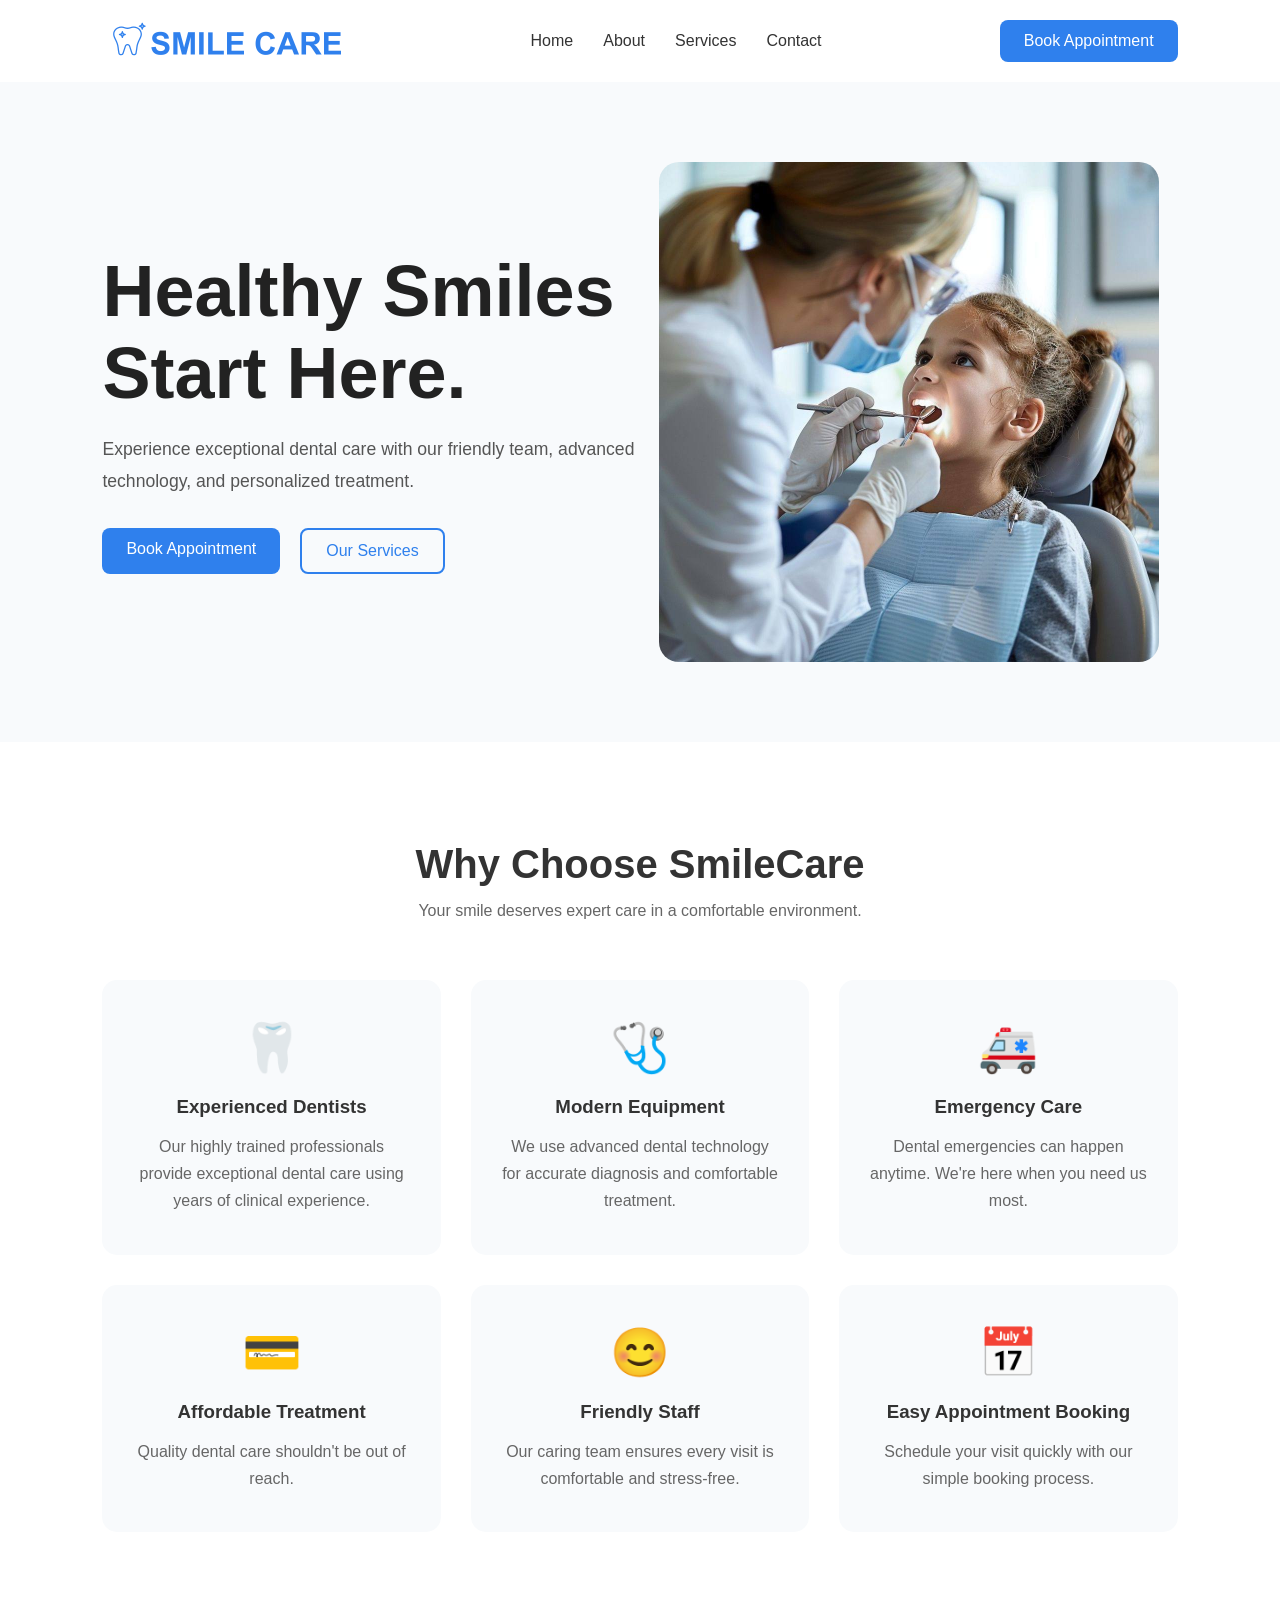
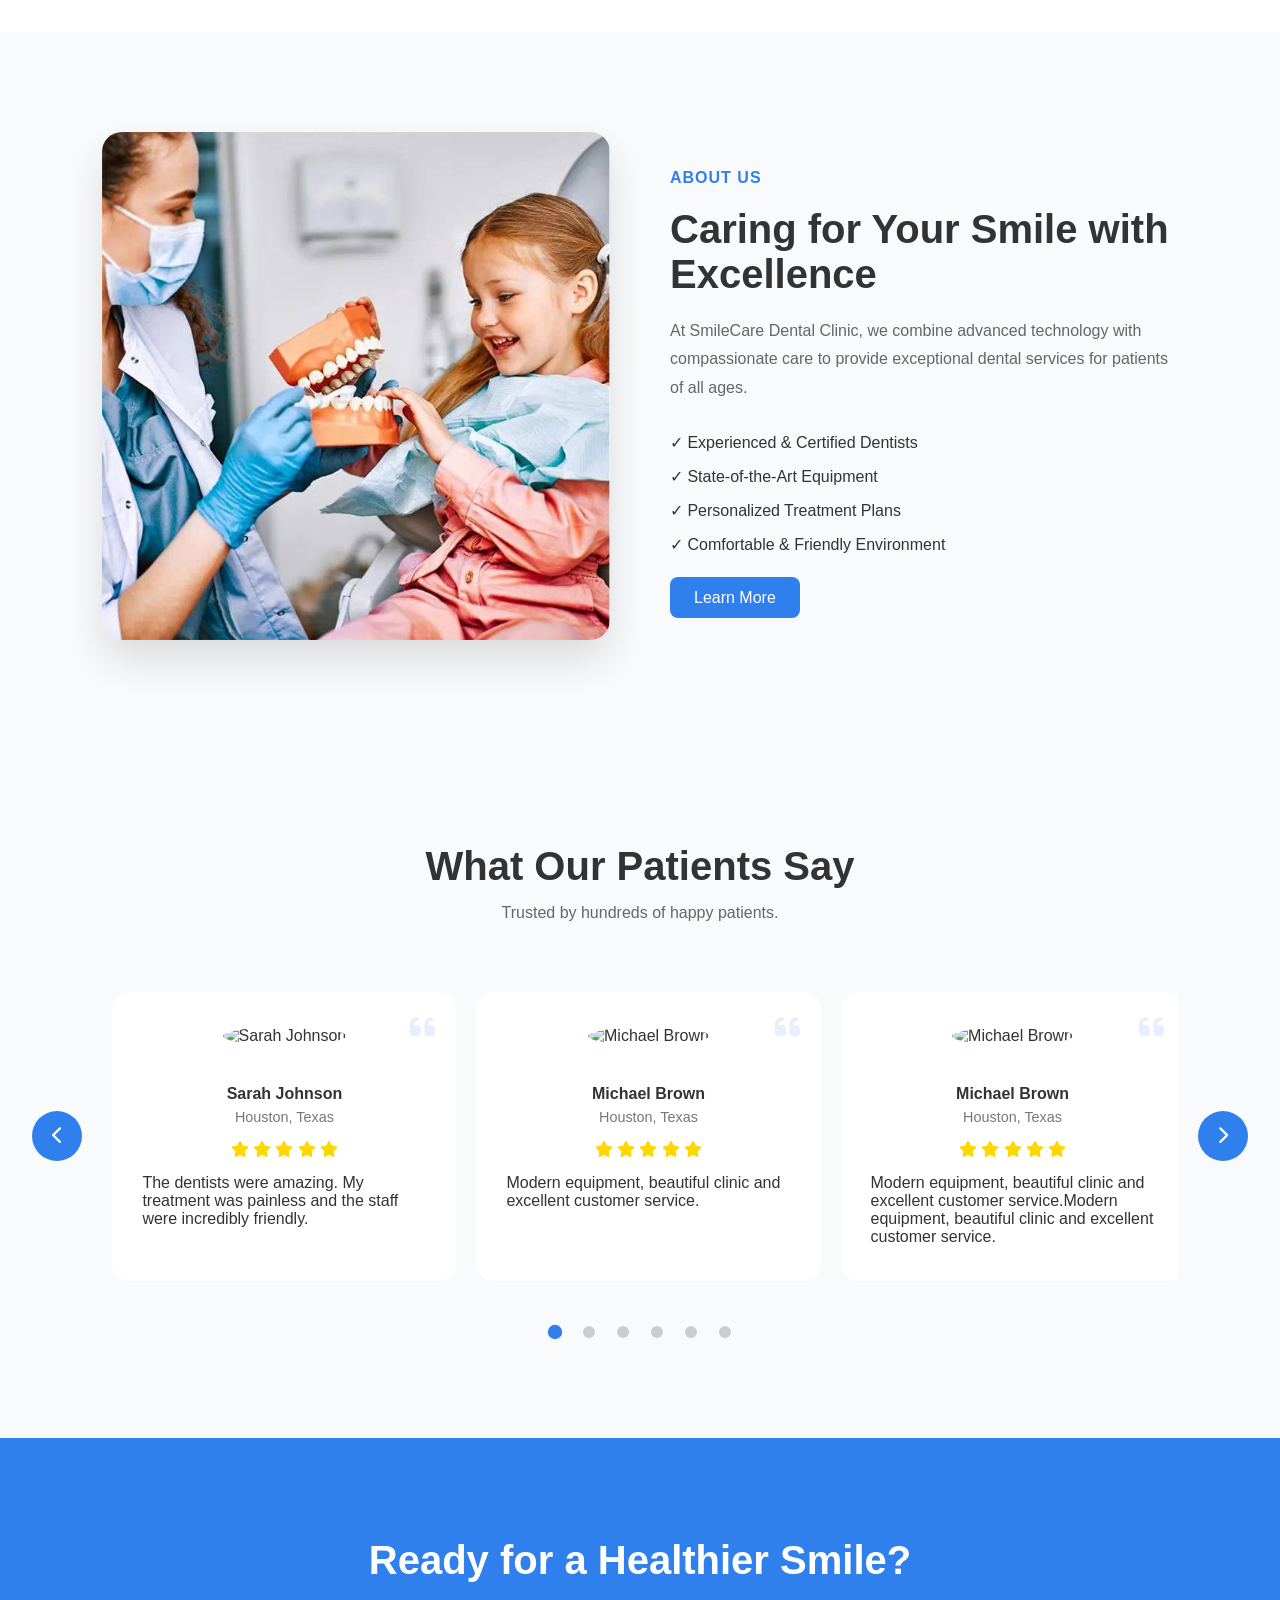
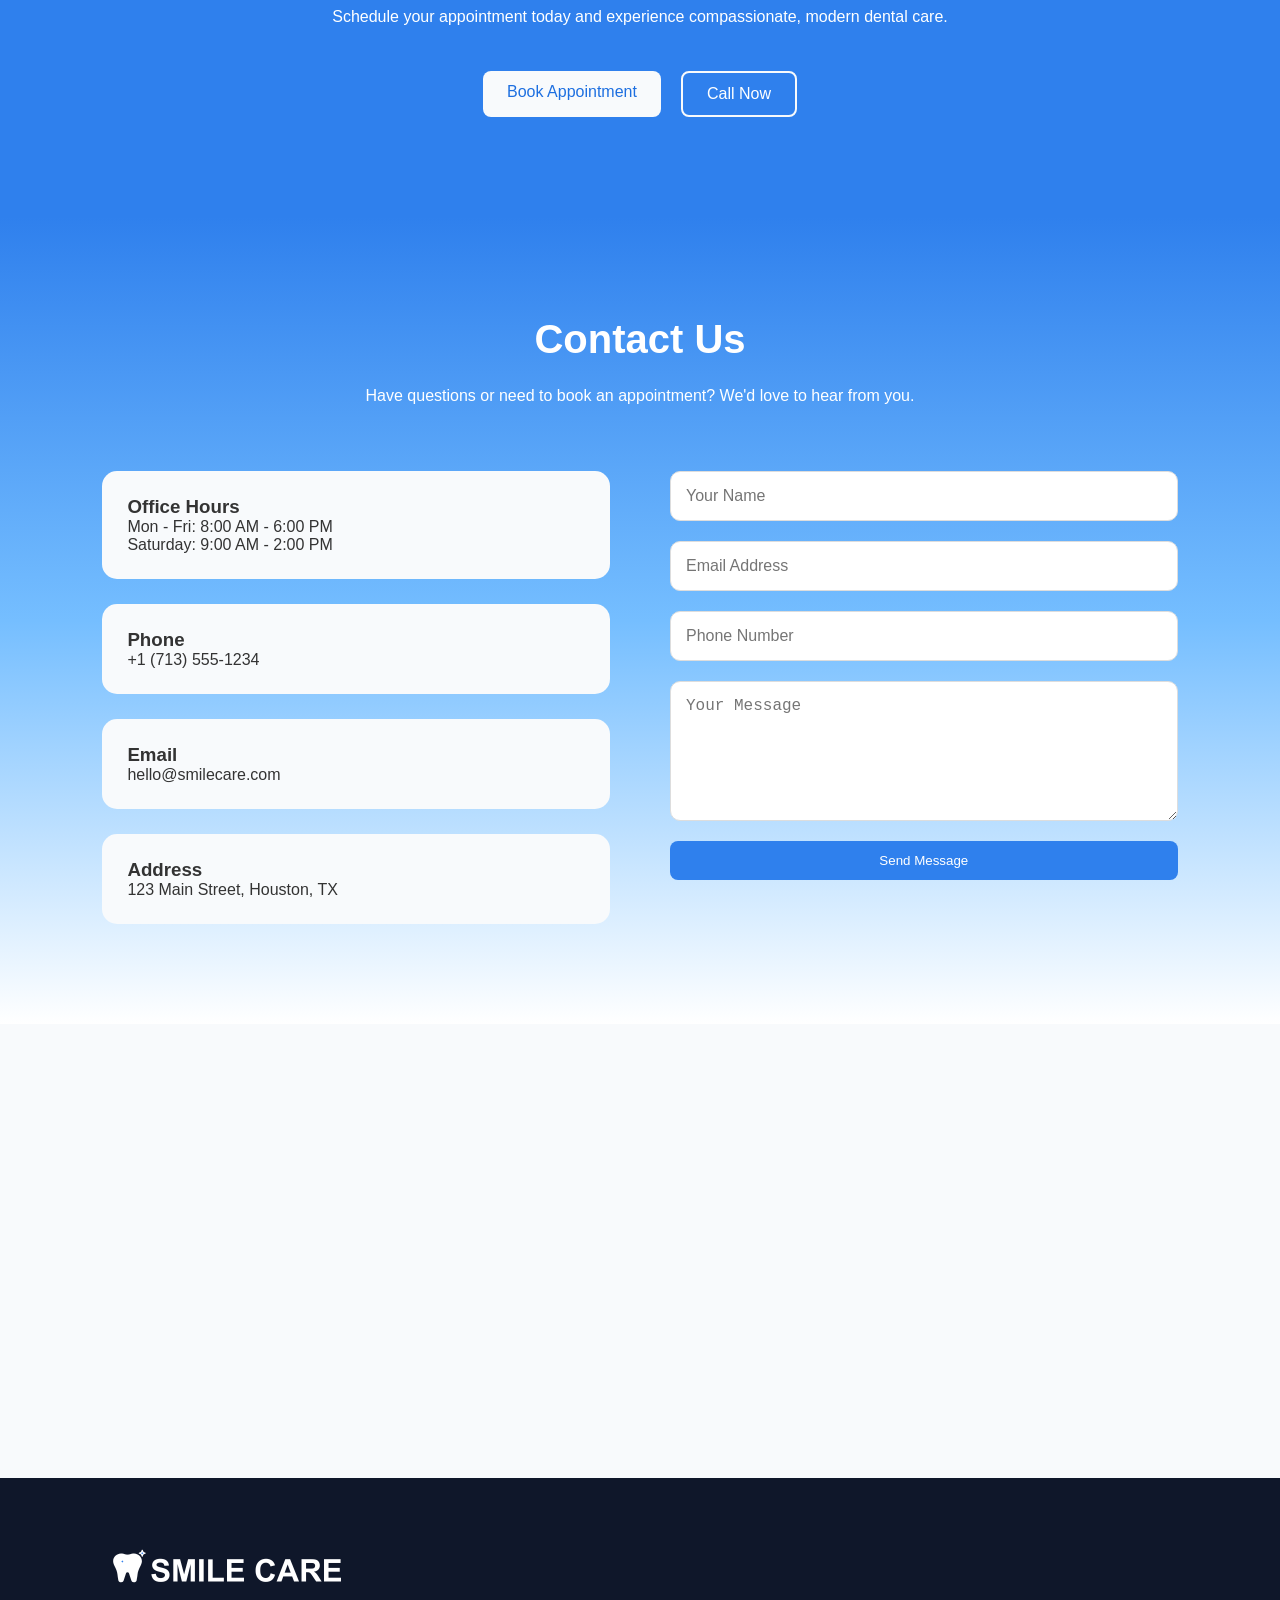
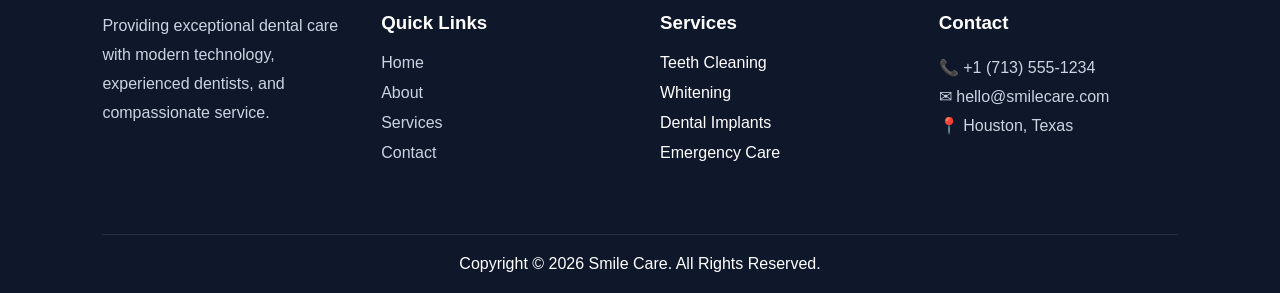
==== index.html @ 9840c8b8 "updated mobile responsiveness" ====
<!DOCTYPE html>
<html lang="en">

<head>
    <meta charset="UTF-8">
    <meta name="viewport" content="width=device-width, initial-scale=1.0">

    <title> Dental Clinic | Modern Dental Clinic in Houston TX</title>

    <link rel="stylesheet" href="https://cdnjs.cloudflare.com/ajax/libs/font-awesome/6.7.2/css/all.min.css">
    <link rel="stylesheet" href="css/responsive.css">
    <link rel="stylesheet" href="css/style.css">
</head>

<body>
    <header class="header">
    <nav class="navbar">

        <a href="index.html" class="logo">
           <img src="images/logos/logo.png" alt="SmileCare Dental Clinic Logo">
                <!--<span>SmileCare</span>-->
        </a>

        <ul class="nav-links">
            <li><a href="index.html">Home</a></li>
            <li><a href="about.html">About</a></li>
            <li><a href="services.html">Services</a></li>
            <li><a href="contact.html">Contact</a></li>
        </ul>

        <a href="#" class="btn">Book Appointment</a>

        <button class="menu-toggle" aria-label="Open navigation">
            ☰
        </button>

    </nav>
</header>


<section class="hero">

    <div class="hero-content">

        <h1>Healthy Smiles Start Here.</h1>

        <p>
            Experience exceptional dental care with our
            friendly team, advanced technology, and personalized treatment.
        </p>

        <div class="hero-buttons">

            <a href="#" class="btn">
                Book Appointment
            </a>

            <a href="services.html" class="btn-secondary">
                Our Services
            </a>

        </div>

    </div>

    <div class="hero-image">

        <img src="images/hero/dentist.png"
             alt="Professional dentist">

    </div>

</section>

<section class="features">

    <div class="section-title">
        <h2>Why Choose SmileCare</h2>
        <p>Your smile deserves expert care in a comfortable environment.</p>
    </div>

    <div class="features-grid">

        <div class="feature-card">

            <div class="icon">🦷</div>

            <h3>Experienced Dentists</h3>

            <p>
                Our highly trained professionals provide exceptional dental care
                using years of clinical experience.
            </p>

        </div>

        <div class="feature-card">

            <div class="icon">🩺</div>

            <h3>Modern Equipment</h3>

            <p>
                We use advanced dental technology for accurate diagnosis and
                comfortable treatment.
            </p>

        </div>

        <div class="feature-card">

            <div class="icon">🚑</div>

            <h3>Emergency Care</h3>

            <p>
                Dental emergencies can happen anytime.
                We're here when you need us most.
            </p>

        </div>

        <div class="feature-card">

            <div class="icon">💳</div>

            <h3>Affordable Treatment</h3>

            <p>
                Quality dental care shouldn't be out of reach.
            </p>

        </div>

        <div class="feature-card">

            <div class="icon">😊</div>

            <h3>Friendly Staff</h3>

            <p>
                Our caring team ensures every visit is comfortable and stress-free.
            </p>

        </div>

        <div class="feature-card">

            <div class="icon">📅</div>

            <h3>Easy Appointment Booking</h3>

            <p>
                Schedule your visit quickly with our simple booking process.
            </p>

        </div>

    </div>

</section>


<section class="about-preview">

    <div class="about-image">
        <img src="images/about/about.png" alt="Dentist consulting with a patient">
    </div>

    <div class="about-content">

        <span class="section-subtitle">
            About Us
        </span>

        <h2>
            Caring for Your Smile with Excellence
        </h2>

        <p>
            At SmileCare Dental Clinic, we combine advanced technology with compassionate care to provide exceptional dental services for patients of all ages.
        </p>

        <ul class="about-list">
            <li>✓ Experienced & Certified Dentists</li>
            <li>✓ State-of-the-Art Equipment</li>
            <li>✓ Personalized Treatment Plans</li>
            <li>✓ Comfortable & Friendly Environment</li>
        </ul>

        <a href="about.html" class="btn">
            Learn More
        </a>

    </div>

</section>

<section class="testimonials">

    <div class="section-title">
        <h2>What Our Patients Say</h2>
        <p>Trusted by hundreds of happy patients.</p>
    </div>

    <div class="testimonial-wrapper">

       <button class="slider-btn prev">
            <i class="fa-solid fa-chevron-left"></i>
        </button>

        <div class="testimonial-slider">
            
            <div class="testimonial-track">
                 
                <!-- Card 1 -->

                <div class="testimonial-card">

                    <div class="quote-icon">
                        <i class="fa-solid fa-quote-left"></i>
                    </div>
                    <img src="images/testimonials/patient1.jpg" alt="Sarah Johnson">

                    <h4>Sarah Johnson</h4>
                    <span>Houston, Texas</span>

                   <div class="stars">
                        <i class="fa-solid fa-star"></i>
                        <i class="fa-solid fa-star"></i>
                        <i class="fa-solid fa-star"></i>
                        <i class="fa-solid fa-star"></i>
                        <i class="fa-solid fa-star"></i>
                    </div>

                    <p>
                        The dentists were amazing. My treatment was painless and the staff were incredibly friendly.
                    </p>

                </div>

                <!-- Card 2 -->

                <div class="testimonial-card">
                    <div class="quote-icon">
                        <i class="fa-solid fa-quote-left"></i>
                    </div>
                    <img src="images/testimonials/patient2.jpg" alt="Michael Brown">

                    <h4>Michael Brown</h4>
                    <span>Houston, Texas</span>

                   <div class="stars">
                        <i class="fa-solid fa-star"></i>
                        <i class="fa-solid fa-star"></i>
                        <i class="fa-solid fa-star"></i>
                        <i class="fa-solid fa-star"></i>
                        <i class="fa-solid fa-star"></i>
                    </div>

                    <p>
                        Modern equipment, beautiful clinic and excellent customer service.
                    </p>

                </div>

                  <!-- Card 3 -->

                <div class="testimonial-card">
                    <div class="quote-icon">
                        <i class="fa-solid fa-quote-left"></i>
                    </div>
                    <img src="images/testimonials/patient3.jpg" alt="Michael Brown">

                    <h4>Michael Brown</h4>
                    <span>Houston, Texas</span>

                   <div class="stars">
                        <i class="fa-solid fa-star"></i>
                        <i class="fa-solid fa-star"></i>
                        <i class="fa-solid fa-star"></i>
                        <i class="fa-solid fa-star"></i>
                        <i class="fa-solid fa-star"></i>
                    </div>

                    <p>
                        Modern equipment, beautiful clinic and excellent customer service.Modern equipment, beautiful clinic and excellent customer service.
                    </p>

                </div>

                  <!-- Card 4 -->

                <div class="testimonial-card">
                    <div class="quote-icon">
                        <i class="fa-solid fa-quote-left"></i>
                    </div>
                    <img src="images/testimonials/patient2.jpg" alt="Michael Brown">

                    <h4>Michael Brown</h4>
                    <span>Houston, Texas</span>
                    
                   <div class="stars">
                        <i class="fa-solid fa-star"></i>
                        <i class="fa-solid fa-star"></i>
                        <i class="fa-solid fa-star"></i>
                        <i class="fa-solid fa-star"></i>
                        <i class="fa-solid fa-star"></i>
                    </div>

                    <p>
                        Modern equipment, beautiful clinic and excellent customer service.
                    </p>

                </div>

                  <!-- Card 5 -->

                <div class="testimonial-card">
                    <div class="quote-icon">
                        <i class="fa-solid fa-quote-left"></i>
                    </div>
                    <img src="images/testimonials/patient2.jpg" alt="Michael Brown">

                    <h4>Michael Brown</h4>
                    <span>Houston, Texas</span>

                   <div class="stars">
                        <i class="fa-solid fa-star"></i>
                        <i class="fa-solid fa-star"></i>
                        <i class="fa-solid fa-star"></i>
                        <i class="fa-solid fa-star"></i>
                        <i class="fa-solid fa-star"></i>
                    </div>

                    <p>
                        Modern equipment, beautiful clinic and excellent customer service.
                    </p>

                </div>

                  <!-- Card 6 -->

                <div class="testimonial-card">
                    <div class="quote-icon">
                        <i class="fa-solid fa-quote-left"></i>
                    </div>
                    <img src="images/testimonials/patient2.jpg" alt="Michael Brown">

                    <h4>Michael Brown</h4>
                    <span>Houston, Texas</span>
                    
                    <div class="stars">
                        <i class="fa-solid fa-star"></i>
                        <i class="fa-solid fa-star"></i>
                        <i class="fa-solid fa-star"></i>
                        <i class="fa-solid fa-star"></i>
                        <i class="fa-solid fa-star"></i>
                    </div>
                    <p>
                        Modern equipment, beautiful clinic and excellent customer service.
                    </p>

                </div>

                 <!-- Clone Card 1 -->

                <div class="testimonial-card">

                    <div class="quote-icon">
                        <i class="fa-solid fa-quote-left"></i>
                    </div>
                    <img src="images/testimonials/patient1.jpg" alt="Sarah Johnson">

                    <h4>Sarah Johnson</h4>
                    <span>Houston, Texas</span>

                   <div class="stars">
                        <i class="fa-solid fa-star"></i>
                        <i class="fa-solid fa-star"></i>
                        <i class="fa-solid fa-star"></i>
                        <i class="fa-solid fa-star"></i>
                        <i class="fa-solid fa-star"></i>
                    </div>

                    <p>
                        The dentists were amazing. My treatment was painless and the staff were incredibly friendly.
                    </p>

                </div>

                <!-- Clone Card 2 -->

                <div class="testimonial-card">
                    <div class="quote-icon">
                        <i class="fa-solid fa-quote-left"></i>
                    </div>
                    <img src="images/testimonials/patient2.jpg" alt="Michael Brown">

                    <h4>Michael Brown</h4>
                    <span>Houston, Texas</span>

                   <div class="stars">
                        <i class="fa-solid fa-star"></i>
                        <i class="fa-solid fa-star"></i>
                        <i class="fa-solid fa-star"></i>
                        <i class="fa-solid fa-star"></i>
                        <i class="fa-solid fa-star"></i>
                    </div>

                    <p>
                        Modern equipment, beautiful clinic and excellent customer service.
                    </p>

                </div>

                  <!-- Clone Card 3 -->

                <div class="testimonial-card">
                    <div class="quote-icon">
                        <i class="fa-solid fa-quote-left"></i>
                    </div>
                    <img src="images/testimonials/patient3.jpg" alt="Michael Brown">

                    <h4>Michael Brown</h4>
                    <span>Houston, Texas</span>

                   <div class="stars">
                        <i class="fa-solid fa-star"></i>
                        <i class="fa-solid fa-star"></i>
                        <i class="fa-solid fa-star"></i>
                        <i class="fa-solid fa-star"></i>
                        <i class="fa-solid fa-star"></i>
                    </div>

                    <p>
                        Modern equipment, beautiful clinic and excellent customer service.Modern equipment, beautiful clinic and excellent customer service.
                    </p>

                </div>


            </div>
          
        </div>

          <button class="slider-btn next">
            <i class="fa-solid fa-chevron-right"></i>
        </button>

    </div>

   <div class="slider-dots">

    <span class="dot active"></span>
    <span class="dot"></span>
    <span class="dot"></span>
    <span class="dot"></span>
    <span class="dot"></span>
    <span class="dot"></span>


</div>
</section>

       <!-- Call To Action-->

<section class="cta">

    <div class="cta-content">

        <h2>Ready for a Healthier Smile?</h2>

        <p>
            Schedule your appointment today and experience
            compassionate, modern dental care.
        </p>

        <div class="cta-buttons">

            <a href="#" class="btn">
                Book Appointment
            </a>

            <a href="tel:+1234567890" class="btn-secondary">
                Call Now
            </a>

        </div>

    </div>

</section>

                <!--   Contact Us-->


<section class="contact" id="contact">

    <div class="contact-title">

        <h2>Contact Us</h2>

        <p>
            Have questions or need to book an appointment?
            We'd love to hear from you.
        </p>

    </div>

    <div class="contact-container">

        <!-- Left Column -->

        <div class="contact-info">

                <div class="info-box">

                <h3>Office Hours</h3>

                <p>Mon - Fri: 8:00 AM - 6:00 PM</p>

                <p>Saturday: 9:00 AM - 2:00 PM</p>

            </div>

            <div class="info-box">

                <h3>Phone</h3>

                <p>+1 (713) 555-1234</p>

            </div>

            <div class="info-box">

                <h3>Email</h3>

                <p>hello@smilecare.com</p>

            </div>

            <div class="info-box">

                <h3>Address</h3>

                <p>123 Main Street, Houston, TX</p>

            </div>

        </div>

        <!-- Right Column -->

        <form class="contact-form">

            <input
                type="text"
                placeholder="Your Name"
                required>

            <input
                type="email"
                placeholder="Email Address"
                required>

            <input
                type="tel"
                placeholder="Phone Number">

            <textarea
                rows="6"
                placeholder="Your Message"></textarea>

            <button type="submit" class="btn">

                Send Message

            </button>

        </form>

    </div>

</section>

<!-- MAP -->

<section class="map">

    <iframe src="https://www.google.com/maps/embed?pb=!1m18!1m12!1m3!1d357283.9796502773!2d-73.70951161695845!3d45.60499495979421!2m3!1f0!2f0!3f0!3m2!1i1024!2i768!4f13.1!3m3!1m2!1s0x4cc90f72c444c3ed%3A0x8b2f4f509fd7ac6c!2sClinique%20Dentaire%20Soleil%20-%20Brossard!5e0!3m2!1sen!2sca!4v1785417449025!5m2!1sen!2sca" 
    width="600" height="450" 
    style="border:0;" allowfullscreen="" 
    loading="lazy" 
    referrerpolicy="strict-origin-when-cross-origin">
    </iframe>

</section>

            <!-- FOoter section-->

<footer>
<div class="footer-logo"> <img src="images/logos/darklogo.png"
                 alt="Smile Care Logo">
            </div>
    <div class="footer-container">

        <!-- Column 1 -->

        <div class="footer-col">
            

            <p>
                Providing exceptional dental care with modern technology,
                experienced dentists, and compassionate service.
            </p>

        </div>

        <!-- Column 2 -->

        <div class="footer-col">

            <h3>Quick Links</h3>

            <ul>

                <li><a href="#">Home</a></li>

                <li><a href="#about">About</a></li>

                <li><a href="#services">Services</a></li>

                <li><a href="#contact">Contact</a></li>

            </ul>

        </div>

        <!-- Column 3 -->

        <div class="footer-col">

            <h3>Services</h3>

            <ul>

                <li>Teeth Cleaning</li>

                <li>Whitening</li>

                <li>Dental Implants</li>

                <li>Emergency Care</li>

            </ul>

        </div>

        <!-- Column 4 -->

        <div class="footer-col">

            <h3>Contact</h3>

            <p>📞 +1 (713) 555-1234</p>

            <p>✉ hello@smilecare.com</p>

            <p>📍 Houston, Texas</p>

        </div>

    </div>

    <div class="footer-bottom">

        <p>

           Copyright © 2026 Smile Care. All Rights Reserved.

        </p>

    </div>

</footer>
    <script src="js/script.js"></script>
</body>




</html>
---- css/responsive.css ----
@media(max-width:992px){

.testimonial-card{

    min-width:50%;

}

}


        /*  Mobile
                        */


@media(max-width:768px){

.menu-toggle{

    display:block;

    background:none;

    border:none;

    font-size:30px;

    cursor:pointer;

}

.nav-links{

    position:absolute;

    top:100%;

    left:0;

    width:100%;

    background:white;

    flex-direction:column;

    align-items:center;

    gap:25px;

    padding:30px 0;

    display:none;

}

.nav-links.active{

    display:flex;

}

.btn{

    display:none;

}

}

@media(max-width:768px){

.testimonial-card{

    min-width:100%;

}

}

@media(max-width:768px){

.contact-container{

    grid-template-columns:1fr;

}

}

@media(max-width:768px){

.footer-container{

    grid-template-columns:1fr;

    text-align:center;

}

}
---- css/style.css ----
/* =====================
   RESET
===================== */

*{
    margin:0;
    padding:0;
    box-sizing:border-box;
}

body{
    font-family:Arial, Helvetica, sans-serif;
    background:#F8FAFC;
    color:#333;
}

/* =====================
   NAVIGATION
===================== */

.navbar{
    display:flex;
    justify-content:space-between;
    align-items:center;
    padding:20px 8%;
    background:#fff;
}

/*.logo{
    text-decoration:none;
    font-size:1.8rem;
    font-weight:bold;
    color:#2F80ED;
}*/

.logo{
    display:flex;
    align-items:center;
    gap:10px;
    text-decoration:none;
}

.logo img{
    width:250px;
    height:40px;
}

.logo span{
    font-size:1.5rem;
    font-weight:700;
    color:#2F80ED;
}

.nav-links{
    display:flex;
    list-style:none;
    gap:30px;
}

.nav-links a{
    text-decoration:none;
    color:#333;
    font-weight:500;
    transition:0.3s;
}

.nav-links a:hover{
    color:#2F80ED;
}

.btn{
    text-decoration:none;
    background:#2F80ED;
    color:white;
    padding:12px 24px;
    border-radius:8px;
    transition:0.3s;
}

.btn:hover{
    background:#1D6FE0;
}

.menu-toggle{
    display:none;
    border:none;
    background:none;
    font-size:2rem;
    cursor:pointer;
}

/* =====================
   HERO SECTION
===================== */

.hero{
    display:flex;
    align-items:center;
    justify-content:space-between;
    padding:80px 8%;
    background:#F8FAFC;
}

.hero-content{
    flex:1;
}

.hero-content h1{
    font-size:4.5rem;
    margin-bottom:20px;
    color:#222;
}

.hero-content p{
    font-size:1.1rem;
    line-height:1.8;
    margin-bottom:30px;
    max-width:550px;
    color:#555;
}

.hero-buttons{
    display:flex;
    gap:20px;
}

.btn-secondary{
    text-decoration:none;
    padding:12px 24px;
    border:2px solid #2F80ED;
    color:#2F80ED;
    border-radius:8px;
    transition:.3s;
}

.btn-secondary:hover{
    background:#2F80ED;
    color:white;
}

.hero-image{
    flex:1;
    display:flex;
    justify-content:center;
}

.hero-image img{
    width:100%;
    max-width:500px;
    border-radius: 20px;
}

.hero-image img:hover{
    transform:scale(1.03);
}

/* =====================
   FEATURES
===================== */

.features{

    padding:100px 8%;

    background:white;

}

.section-title{

    text-align:center;

    margin-bottom:60px;

}

.section-title h2{

    font-size:2.5rem;

    margin-bottom:15px;

}

.section-title p{

    color:#666;

}

.features-grid{

    display:grid;

    grid-template-columns:repeat(3,1fr);

    gap:30px;

}

.feature-card{

    background:#F8FAFC;

    padding:40px 30px;

    border-radius:15px;

    text-align:center;

    transition:.3s;

}

.feature-card:hover{

    transform:translateY(-8px);

    box-shadow:0 15px 40px rgba(0,0,0,.08);

}

.icon{

    font-size:3rem;

    margin-bottom:20px;

}

.feature-card h3{

    margin-bottom:15px;

}

.feature-card p{

    color:#666;

    line-height:1.7;

}

/* =====================
   ABOUT PREVIEW
===================== */

.about-preview{

    display:flex;

    align-items:center;

    gap:60px;

    padding:100px 8%;

    background:#F8FAFC;

}

.about-image{

    flex:1;

}

.about-image img{

    width:100%;

    border-radius:20px;

    box-shadow:0 20px 40px rgba(0,0,0,.12);

    transition:.3s ease;

}

.about-image img:hover{

    transform:scale(1.03);

}

.about-content{

    flex:1;

}

.section-subtitle{

    color:#2F80ED;

    font-weight:600;

    text-transform:uppercase;

    letter-spacing:1px;

}

.about-content h2{

    font-size:2.5rem;

    margin:20px 0;

}

.about-content p{

    color:#666;

    line-height:1.8;

    margin-bottom:30px;

}

.about-list{

    list-style:none;

    margin-bottom:35px;

}

.about-list li{

    margin-bottom:15px;

    font-size:1rem;

}


/*========================
    TESTIMONIALS
=========================*/

.testimonials{

    padding:100px 8%;

    background:#F8FAFC;

}

.testimonial-wrapper{

    position:relative;

    display:flex;

    align-items:center;

}

.testimonial-slider{

    overflow:hidden;

    width:100%;

}

.testimonial-track{

    display:flex;

    transition:transform .6s ease;

}

.testimonial-card{

    min-width:calc(96% / 3);

    background:#fff;

    padding:35px 30px;

    margin:10px;

    border-radius:18px;

    box-shadow:0 10px 30px rgba(253, 252, 252, 0.08);

    text-align:center;

    position:relative;

    transition:.35s ease;

}


.testimonial-card:hover{

    transform:translateY(-10px);

}

.testimonial-card img{

    width:80px;

    height:80px;

    border-radius:50%;

    object-fit:cover;

    margin-bottom:20px;

}

.testimonial-card h4{

    margin-top:20px;

    margin-bottom:5px;

}

.testimonial-card span{

    color:#777;

    font-size:.9rem;

}

.testimonial-card p{
    text-align: left;
}

.quote-icon{

    position:absolute;

    top:20px;

    right:20px;

    font-size:1.8rem;

    color:#2F80ED20;

}

.stars{

    color:#FFD700;

    margin:15px 0;

}

.slider-btn{

    width:50px;

    height:50px;

    border:none;

    border-radius:50%;

    background:#2F80ED;

    color:white;

    cursor:pointer;

    font-size:18px;

    position:absolute;

}

.slider-btn:hover{

    background:#1d6fe0;

    transform:translateY(-10%);

}


.prev{

    left:-70px;

}

.next{

    right:-70px;

}

.slider-dots{

    display:flex;

    justify-content:center;

    gap:12px;

    margin-top:35px;

}

.dot{

    width:12px;

    height:12px;

    border-radius:50%;

    background:#ccc;

    display:inline-block;

    margin:0 5px;

    cursor:pointer;

    transition:.3s;

}

.dot.active{

    background:#2F80ED;
    transform:scale(1.2);

}

/*========================
        CTA SECTION
=========================*/

.cta{

    padding:100px 8%;

    background:#2F80ED;

    text-align:center;

    color:#fff;

}

.cta h2{

    font-size:2.5rem;

    margin-bottom:20px;

}

.cta p{

    max-width:650px;

    margin:0 auto 40px;

    line-height:1.8;

}

.cta-buttons{

    display:flex;

    justify-content:center;

    gap:20px;

    flex-wrap:wrap;

}

.cta-buttons .btn{
    text-decoration:none;
    background:#F8FAFC;
    color:#1d6fe0;
    padding:12px 24px;
    border-radius:8px;
    transition:0.3s;
}

.cta-buttons .btn:hover{
    background:#1D6FE0;
    color: #F8FAFC;
}

.cta-buttons .btn-secondary{
    text-decoration:none;
    padding:12px 24px;
    border:2px solid #F8FAFC;
    color:#fff;
    border-radius:8px;
    transition:.3s;
}

.cta-buttons .btn-secondary:hover{
    background:#1d6fe0;
    color:#fff;
}

/*==========================
      CONTACT
===========================*/

.contact{

    padding:100px 8%;

    background:linear-gradient(
        #2F80ED,
        #75beff,
        #fff
    );

}
.contact-title{
    text-align: center;
    color: #fff;
}

.contact-title h2{

    font-size:2.5rem;

    margin-bottom:20px;

}

.contact-title p{

    max-width:650px;

    margin:0 auto 40px;

    line-height:1.8;

}
.contact-container{

    display:grid;

    grid-template-columns:1fr 1fr;

    gap:60px;

    margin-top:60px;

}
.contact-info{

    display:flex;

    flex-direction:column;

    gap:25px;

}
.info-box{

    padding:25px;

    background:#F8FAFC;

    border-radius:15px;

}
.contact-form{

    display:flex;

    flex-direction:column;

    gap:20px;

}
.contact-form input,
.contact-form textarea{

    width:100%;

    padding:15px;

    border:1px solid #ddd;

    border-radius:10px;

    font-size:16px;

    outline:none;

}
.contact-form input:focus,
.contact-form textarea:focus{

    border-color:#2F80ED;

}
.contact-form button{

    border:none;

    cursor:pointer;

}

/*==========================
        FOOTER
===========================*/

.map iframe{

    width:100%;

    border:none;

}

/*==========================
        FOOTER
===========================*/

footer{

    background:#0F172A;

    color:#fff;

    padding:70px 8% 20px;

}

.footer-container{

    display:grid;

    grid-template-columns:repeat(4,1fr);

    gap:40px;

}

.footer-logo img{

    width:250px;

    margin-bottom:20px;

}

.footer-col h3{

    margin-bottom:20px;

}

.footer-col ul{

    list-style:none;

}

.footer-col ul li{

    margin-bottom:12px;

}

.footer-col a{

    color:#CBD5E1;

    text-decoration:none;

    transition:.3s;

}

.footer-col a:hover{

    color:white;

}

.footer-col p{

    color:#CBD5E1;

    line-height:1.8;

}

.footer-bottom{

    margin-top:60px;

    border-top:1px solid rgba(255,255,255,.1);

    padding-top:20px;

    text-align:center;

}
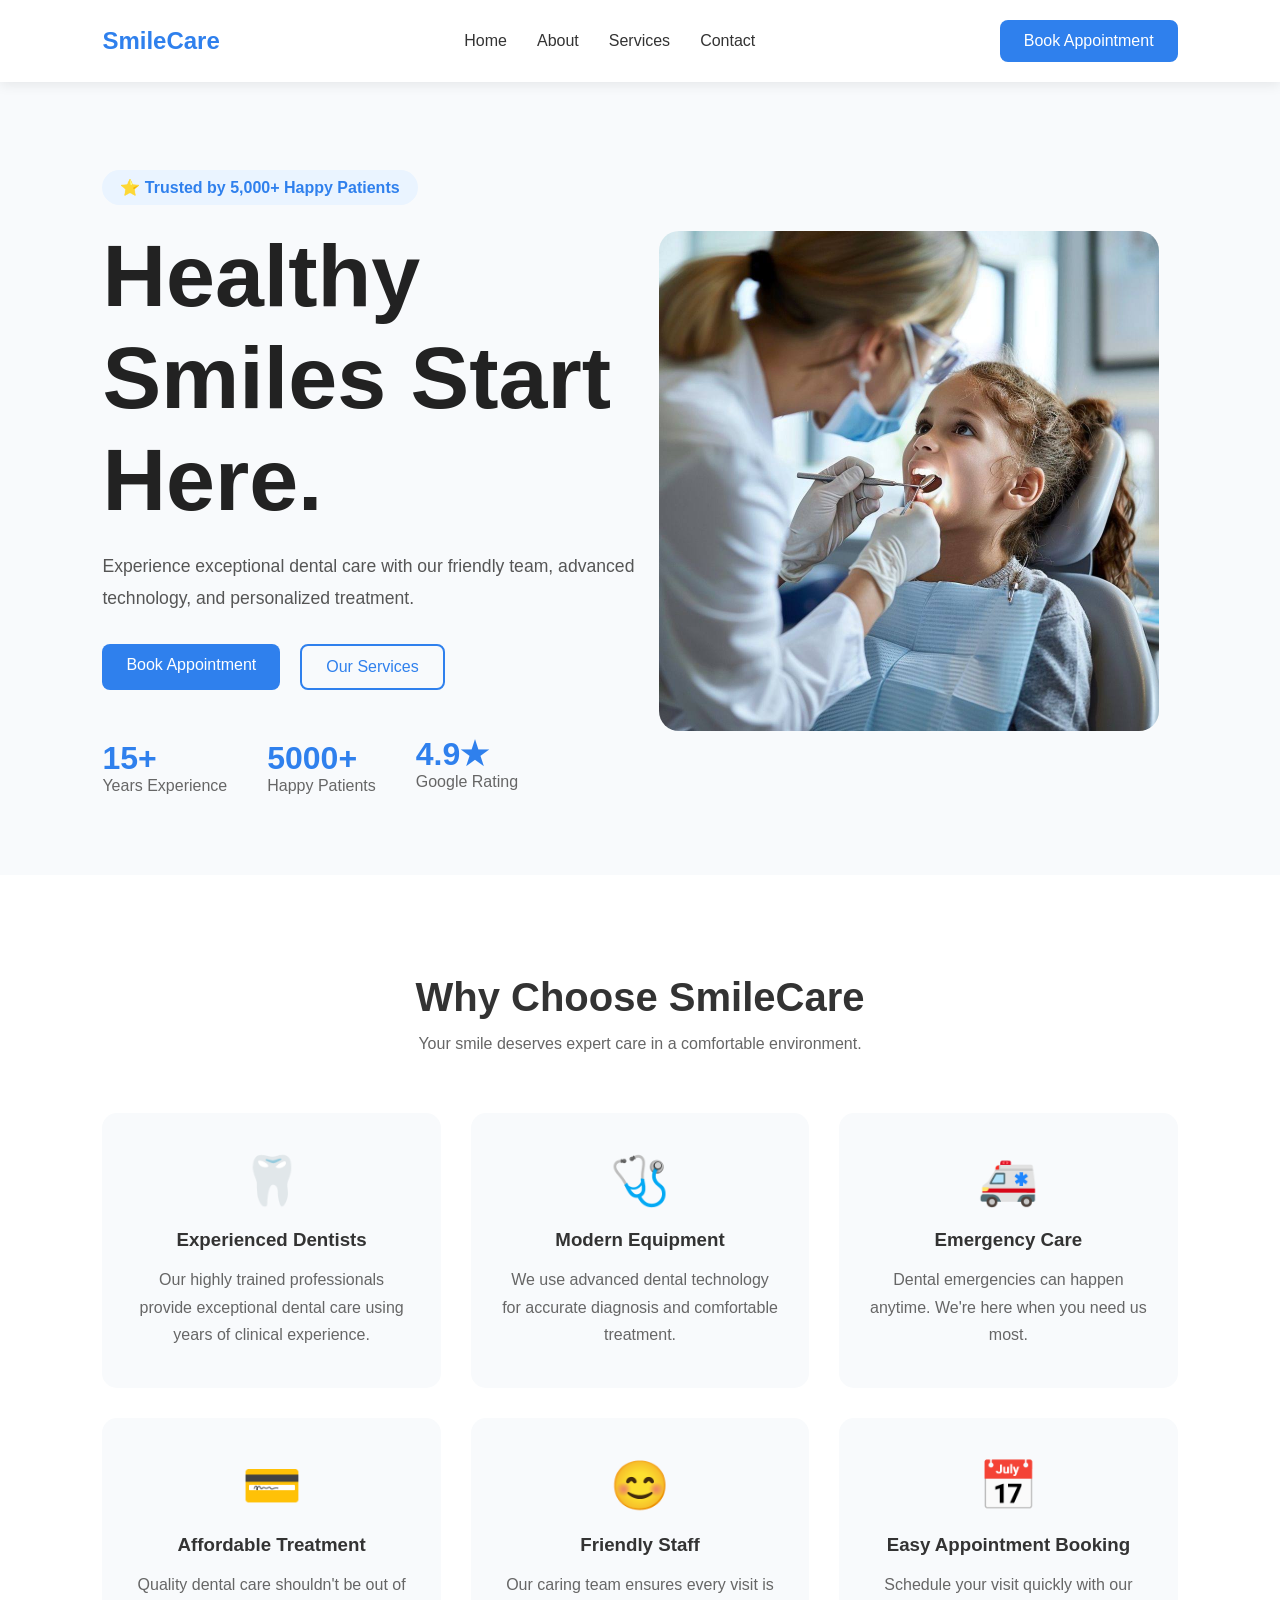
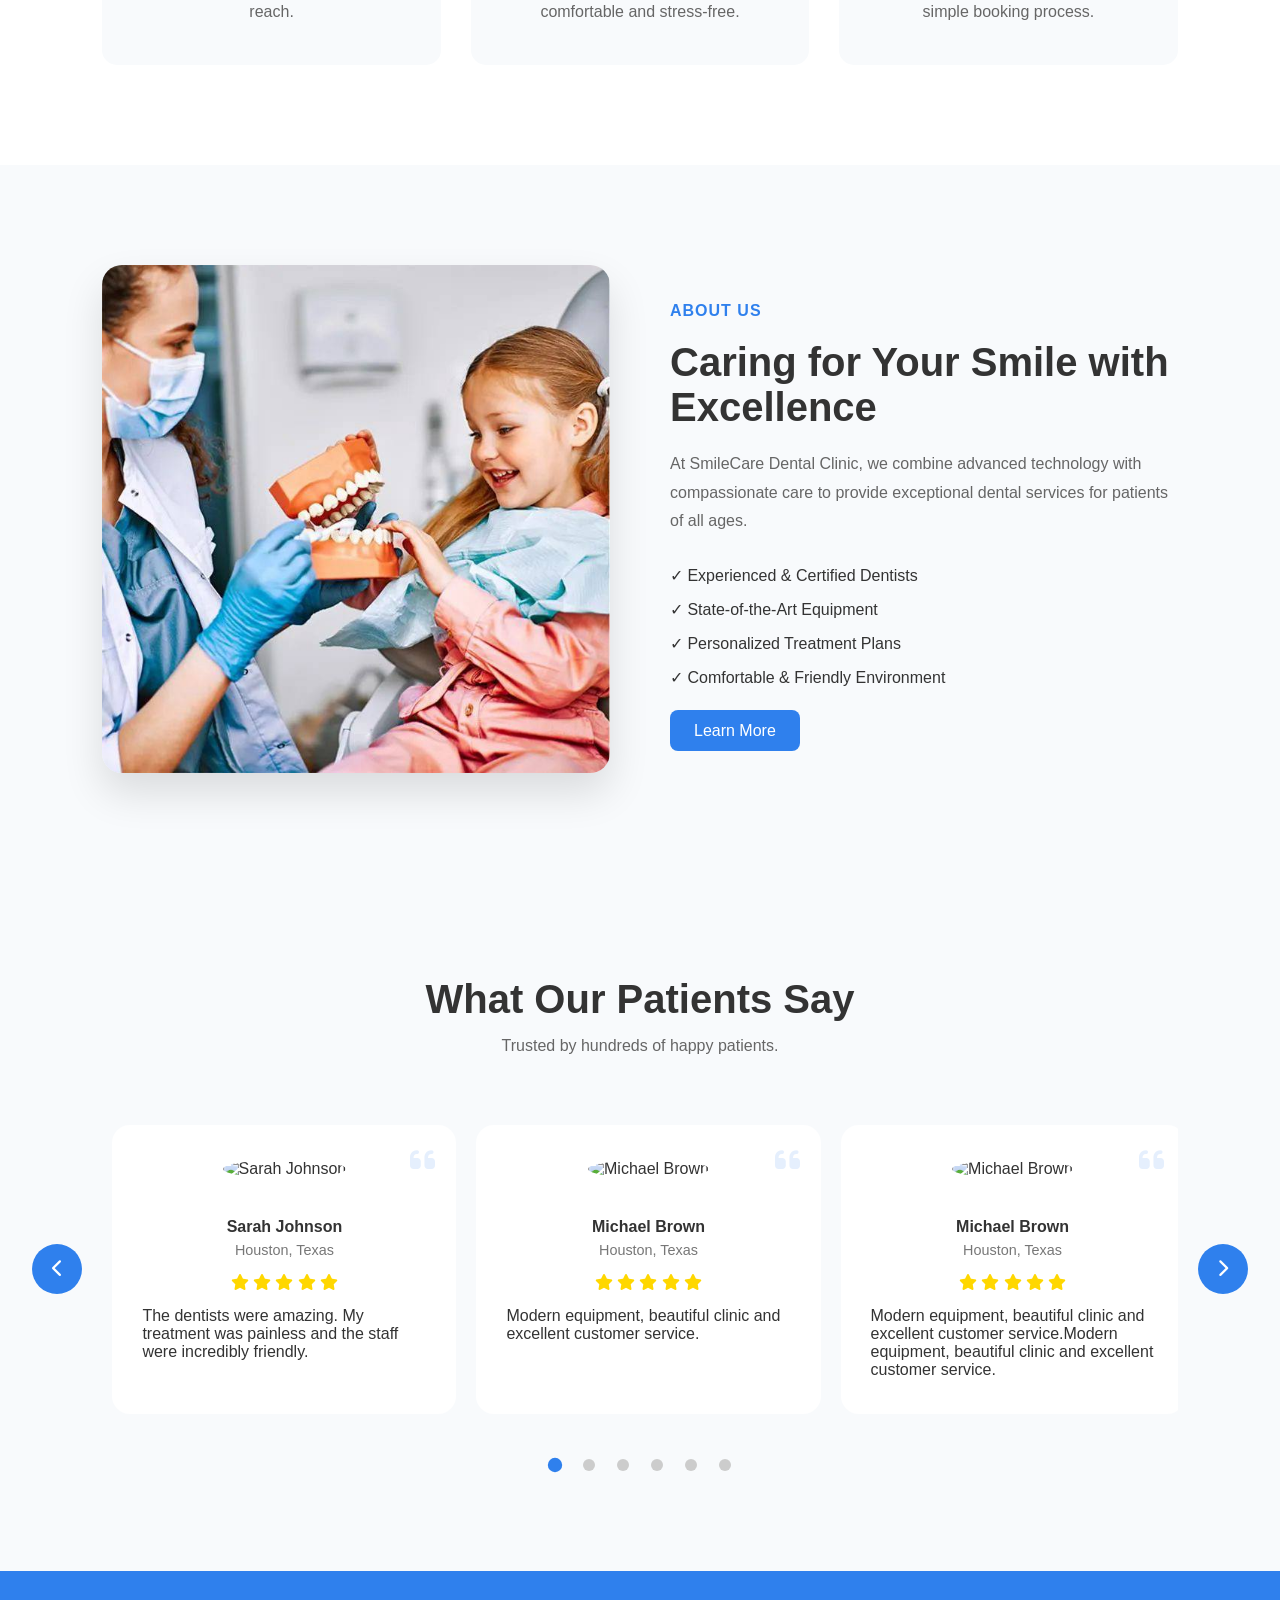
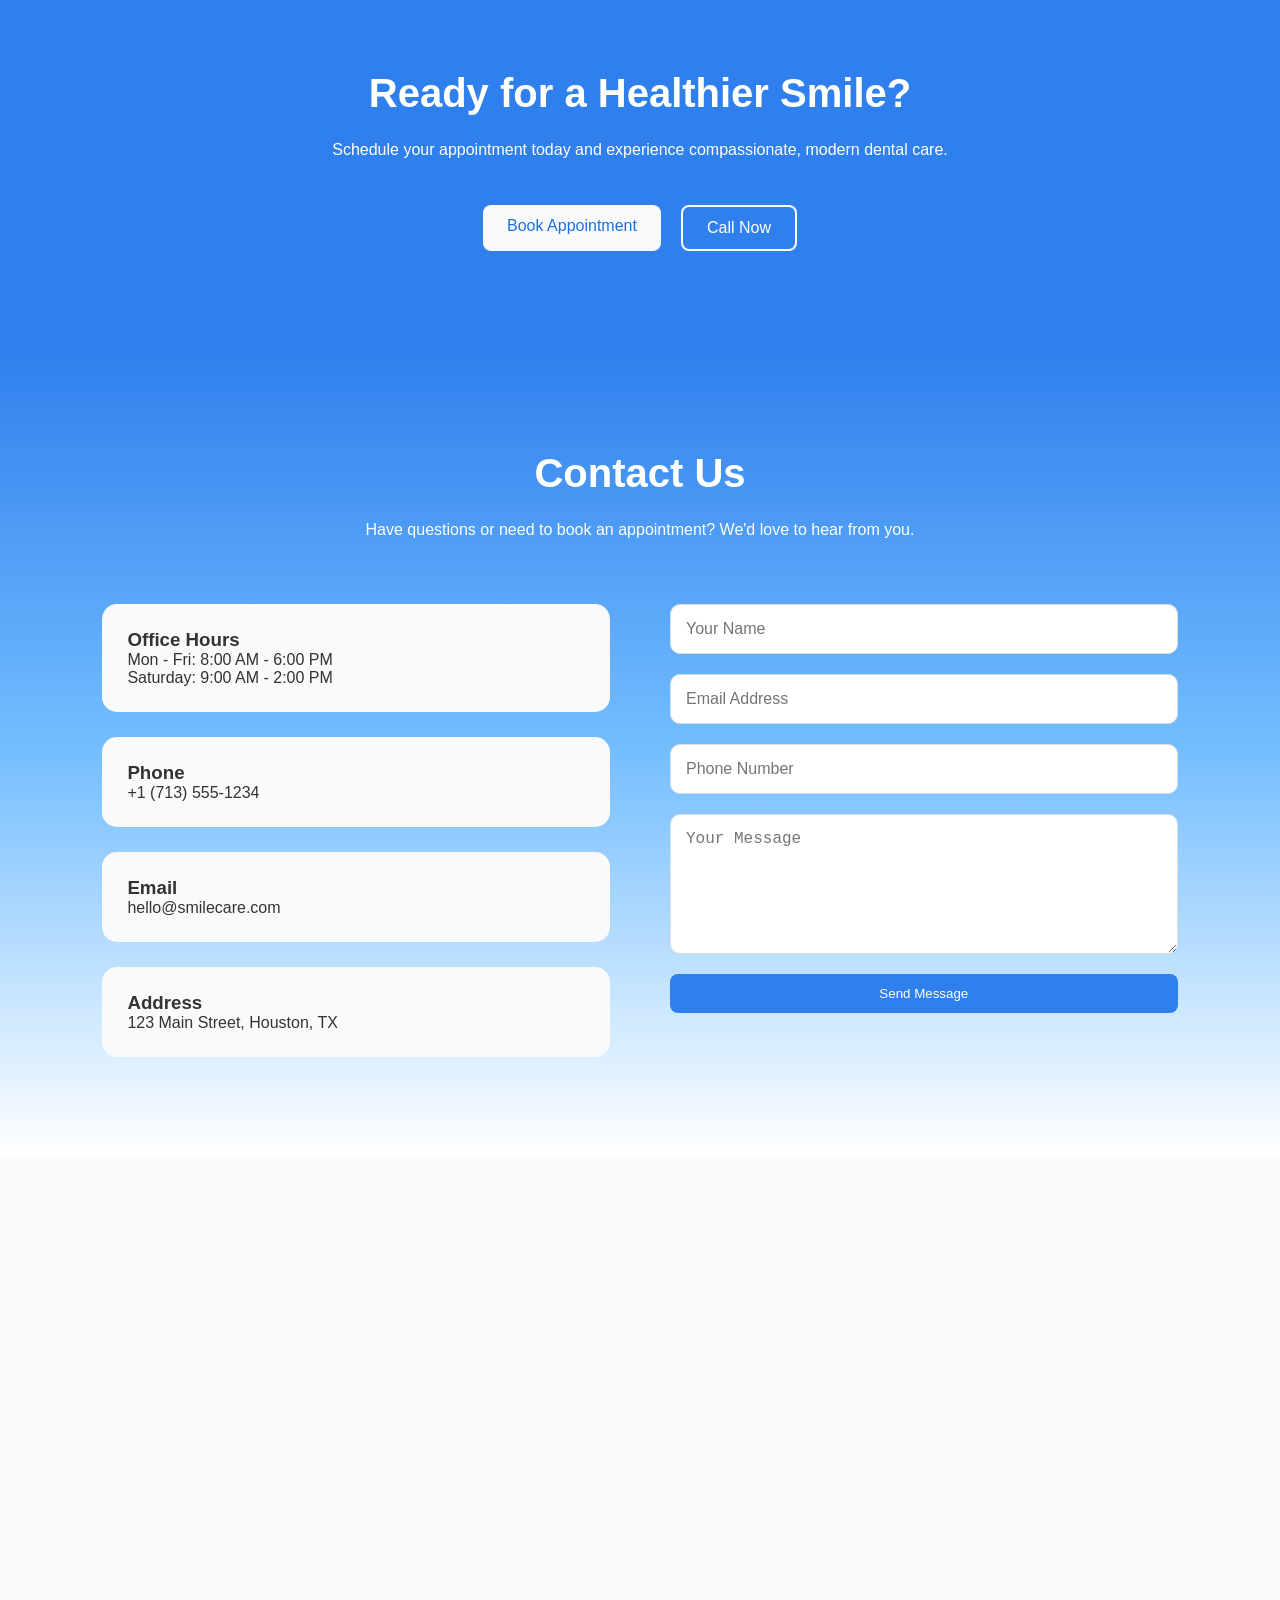
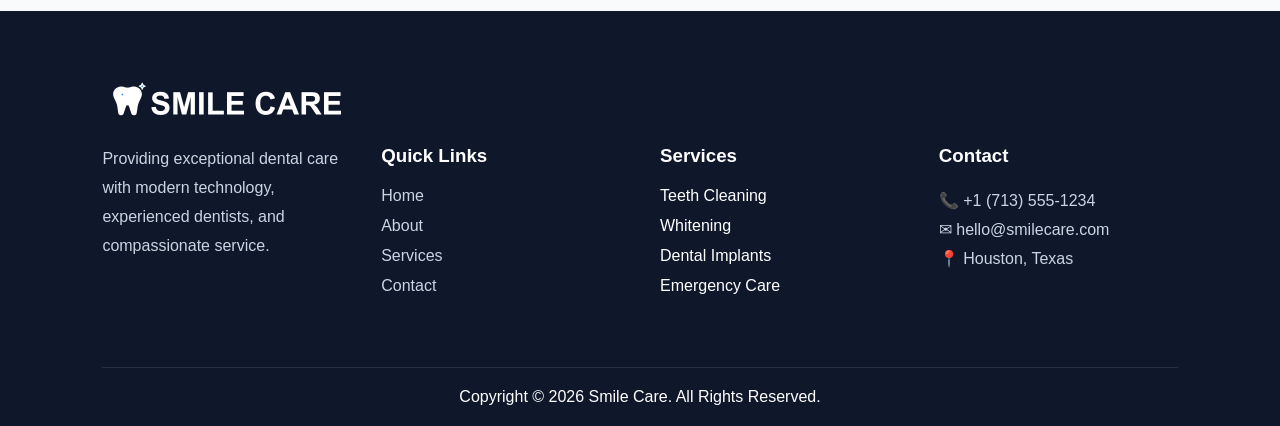
==== commit a7fe747a: "reponsiveness amendment" ====
--- a/index.html
+++ b/index.html
@@ -8,682 +8,718 @@
     <title> Dental Clinic | Modern Dental Clinic in Houston TX</title>
 
     <link rel="stylesheet" href="https://cdnjs.cloudflare.com/ajax/libs/font-awesome/6.7.2/css/all.min.css">
+    
+    <link rel="stylesheet" href="css/style.css">
     <link rel="stylesheet" href="css/responsive.css">
-    <link rel="stylesheet" href="css/style.css">
 </head>
 
 <body>
     <header class="header">
-    <nav class="navbar">
-
-        <a href="index.html" class="logo">
-           <img src="images/logos/logo.png" alt="SmileCare Dental Clinic Logo">
-                <!--<span>SmileCare</span>-->
-        </a>
-
-        <ul class="nav-links">
-            <li><a href="index.html">Home</a></li>
-            <li><a href="about.html">About</a></li>
-            <li><a href="services.html">Services</a></li>
-            <li><a href="contact.html">Contact</a></li>
-        </ul>
-
-        <a href="#" class="btn">Book Appointment</a>
-
-        <button class="menu-toggle" aria-label="Open navigation">
-            ☰
-        </button>
-
-    </nav>
-</header>
-
-
-<section class="hero">
-
-    <div class="hero-content">
-
-        <h1>Healthy Smiles Start Here.</h1>
-
-        <p>
-            Experience exceptional dental care with our
-            friendly team, advanced technology, and personalized treatment.
-        </p>
-
-        <div class="hero-buttons">
-
-            <a href="#" class="btn">
-                Book Appointment
+        <nav class="navbar">
+
+            <a href="index.html" class="logo">
+            <img src="images/logos/logo.png" alt="SmileCare Dental Clinic Logo">
+                    <span>SmileCare</span>
             </a>
 
-            <a href="services.html" class="btn-secondary">
-                Our Services
-            </a>
+            <ul class="nav-links">
+                <li><a href="index.html">Home</a></li>
+                <li><a href="about.html">About</a></li>
+                <li><a href="services.html">Services</a></li>
+                <li><a href="contact.html">Contact</a></li>
+            </ul>
+
+            <a href="#" class="btn">Book Appointment</a>
+
+            <button class="menu-toggle" aria-label="Open navigation">
+                ☰
+            </button>
+
+        </nav>
+    </header>
+
+    <main>
+        <section class="hero" id="home">
+            
+            <div class="hero-content">
+                 <span class="hero-tag">
+                    ⭐ Trusted by 5,000+ Happy Patients
+                 </span>
+                <h1>Healthy Smiles Start Here.</h1>
+
+                <p>
+                    Experience exceptional dental care with our
+                    friendly team, advanced technology, and personalized treatment.
+                </p>
+
+                <div class="hero-buttons">
+
+                    <a href="#" class="btn">
+                        Book Appointment
+                    </a>
+
+                    <a href="services.html" class="btn-secondary">
+                        Our Services
+                    </a>
+
+                </div>
+                    <div class="hero-stats">
+
+                        <div>
+
+                            <h3>15+</h3>
+
+                            <span>Years Experience</span>
+
+                        </div>
+
+                        <div>
+
+                            <h3>5000+</h3>
+
+                            <span>Happy Patients</span>
+
+                        </div>
+
+                        <div class="rating">
+
+                            <h3>4.9★</h3>
+
+                            <span>Google Rating</span>
+
+                        </div>
+
+                    </div>
+            </div>
+            
+            <div class="hero-image">
+                <div class="hero-image-box">
+                <img src="images/hero/dentist.png"
+                    alt="Professional dentist">
+
+            </div>
+           </div>
+        </section>
+
+        <section class="features reveal" id="features">
+            <div class="container">
+                <div class="section-title">
+                    <h2>Why Choose SmileCare</h2>
+                    <p>Your smile deserves expert care in a comfortable environment.</p>
+                </div>
+
+                <div class="features-grid">
+
+                    <div class="feature-card">
+
+                        <div class="icon">🦷</div>
+
+                        <h3>Experienced Dentists</h3>
+
+                        <p>
+                            Our highly trained professionals provide exceptional dental care
+                            using years of clinical experience.
+                        </p>
+
+                    </div>
+
+                    <div class="feature-card">
+
+                        <div class="icon">🩺</div>
+
+                        <h3>Modern Equipment</h3>
+
+                        <p>
+                            We use advanced dental technology for accurate diagnosis and
+                            comfortable treatment.
+                        </p>
+
+                    </div>
+
+                    <div class="feature-card">
+
+                        <div class="icon">🚑</div>
+
+                        <h3>Emergency Care</h3>
+
+                        <p>
+                            Dental emergencies can happen anytime.
+                            We're here when you need us most.
+                        </p>
+
+                    </div>
+
+                    <div class="feature-card">
+
+                        <div class="icon">💳</div>
+
+                        <h3>Affordable Treatment</h3>
+
+                        <p>
+                            Quality dental care shouldn't be out of reach.
+                        </p>
+
+                    </div>
+
+                    <div class="feature-card">
+
+                        <div class="icon">😊</div>
+
+                        <h3>Friendly Staff</h3>
+
+                        <p>
+                            Our caring team ensures every visit is comfortable and stress-free.
+                        </p>
+
+                    </div>
+
+                    <div class="feature-card">
+
+                        <div class="icon">📅</div>
+
+                        <h3>Easy Appointment Booking</h3>
+
+                        <p>
+                            Schedule your visit quickly with our simple booking process.
+                        </p>
+
+                    </div>
+
+                </div>
+            </div>
+        </section>
+
+
+        <section class="about-preview reveal" id="about">
+           
+            <div class="about-image">
+                <img src="images/about/about.png" alt="Dentist consulting with a patient">
+            </div>
+
+            <div class="about-content">
+
+                <span class="section-subtitle">
+                    About Us
+                </span>
+
+                <h2>
+                    Caring for Your Smile with Excellence
+                </h2>
+
+                <p>
+                    At SmileCare Dental Clinic, we combine advanced technology with compassionate care to provide exceptional dental services for patients of all ages.
+                </p>
+
+                <ul class="about-list">
+                    <li>✓ Experienced & Certified Dentists</li>
+                    <li>✓ State-of-the-Art Equipment</li>
+                    <li>✓ Personalized Treatment Plans</li>
+                    <li>✓ Comfortable & Friendly Environment</li>
+                </ul>
+
+                <a href="about.html" class="btn">
+                    Learn More
+                </a>
+
+            </div>
+            
+        </section>
+
+        <section class="testimonials reveal" id="testimonials">
+            <div class="container">
+            <div class="section-title">
+                <h2>What Our Patients Say</h2>
+                <p>Trusted by hundreds of happy patients.</p>
+            </div>
+
+            <div class="testimonial-wrapper">
+
+            <button class="slider-btn prev">
+                    <i class="fa-solid fa-chevron-left"></i>
+                </button>
+
+                <div class="testimonial-slider">
+                    
+                    <div class="testimonial-track">
+                        
+                        <!-- Card 1 -->
+
+                        <div class="testimonial-card">
+
+                            <div class="quote-icon">
+                                <i class="fa-solid fa-quote-left"></i>
+                            </div>
+                            <img src="images/testimonials/patient1.jpg" alt="Sarah Johnson">
+
+                            <h4>Sarah Johnson</h4>
+                            <span>Houston, Texas</span>
+
+                        <div class="stars">
+                                <i class="fa-solid fa-star"></i>
+                                <i class="fa-solid fa-star"></i>
+                                <i class="fa-solid fa-star"></i>
+                                <i class="fa-solid fa-star"></i>
+                                <i class="fa-solid fa-star"></i>
+                            </div>
+
+                            <p>
+                                The dentists were amazing. My treatment was painless and the staff were incredibly friendly.
+                            </p>
+
+                        </div>
+
+                        <!-- Card 2 -->
+
+                        <div class="testimonial-card">
+                            <div class="quote-icon">
+                                <i class="fa-solid fa-quote-left"></i>
+                            </div>
+                            <img src="images/testimonials/patient2.jpg" alt="Michael Brown">
+
+                            <h4>Michael Brown</h4>
+                            <span>Houston, Texas</span>
+
+                        <div class="stars">
+                                <i class="fa-solid fa-star"></i>
+                                <i class="fa-solid fa-star"></i>
+                                <i class="fa-solid fa-star"></i>
+                                <i class="fa-solid fa-star"></i>
+                                <i class="fa-solid fa-star"></i>
+                            </div>
+
+                            <p>
+                                Modern equipment, beautiful clinic and excellent customer service.
+                            </p>
+
+                        </div>
+
+                        <!-- Card 3 -->
+
+                        <div class="testimonial-card">
+                            <div class="quote-icon">
+                                <i class="fa-solid fa-quote-left"></i>
+                            </div>
+                            <img src="images/testimonials/patient3.jpg" alt="Michael Brown">
+
+                            <h4>Michael Brown</h4>
+                            <span>Houston, Texas</span>
+
+                        <div class="stars">
+                                <i class="fa-solid fa-star"></i>
+                                <i class="fa-solid fa-star"></i>
+                                <i class="fa-solid fa-star"></i>
+                                <i class="fa-solid fa-star"></i>
+                                <i class="fa-solid fa-star"></i>
+                            </div>
+
+                            <p>
+                                Modern equipment, beautiful clinic and excellent customer service.Modern equipment, beautiful clinic and excellent customer service.
+                            </p>
+
+                        </div>
+
+                        <!-- Card 4 -->
+
+                        <div class="testimonial-card">
+                            <div class="quote-icon">
+                                <i class="fa-solid fa-quote-left"></i>
+                            </div>
+                            <img src="images/testimonials/patient2.jpg" alt="Michael Brown">
+
+                            <h4>Michael Brown</h4>
+                            <span>Houston, Texas</span>
+                            
+                        <div class="stars">
+                                <i class="fa-solid fa-star"></i>
+                                <i class="fa-solid fa-star"></i>
+                                <i class="fa-solid fa-star"></i>
+                                <i class="fa-solid fa-star"></i>
+                                <i class="fa-solid fa-star"></i>
+                            </div>
+
+                            <p>
+                                Modern equipment, beautiful clinic and excellent customer service.
+                            </p>
+
+                        </div>
+
+                        <!-- Card 5 -->
+
+                        <div class="testimonial-card">
+                            <div class="quote-icon">
+                                <i class="fa-solid fa-quote-left"></i>
+                            </div>
+                            <img src="images/testimonials/patient2.jpg" alt="Michael Brown">
+
+                            <h4>Michael Brown</h4>
+                            <span>Houston, Texas</span>
+
+                        <div class="stars">
+                                <i class="fa-solid fa-star"></i>
+                                <i class="fa-solid fa-star"></i>
+                                <i class="fa-solid fa-star"></i>
+                                <i class="fa-solid fa-star"></i>
+                                <i class="fa-solid fa-star"></i>
+                            </div>
+
+                            <p>
+                                Modern equipment, beautiful clinic and excellent customer service.
+                            </p>
+
+                        </div>
+
+                        <!-- Card 6 -->
+
+                        <div class="testimonial-card">
+                            <div class="quote-icon">
+                                <i class="fa-solid fa-quote-left"></i>
+                            </div>
+                            <img src="images/testimonials/patient2.jpg" alt="Michael Brown">
+
+                            <h4>Michael Brown</h4>
+                            <span>Houston, Texas</span>
+                            
+                            <div class="stars">
+                                <i class="fa-solid fa-star"></i>
+                                <i class="fa-solid fa-star"></i>
+                                <i class="fa-solid fa-star"></i>
+                                <i class="fa-solid fa-star"></i>
+                                <i class="fa-solid fa-star"></i>
+                            </div>
+                            <p>
+                                Modern equipment, beautiful clinic and excellent customer service.
+                            </p>
+
+                        </div>
+
+                        <!-- Clone Card 1 -->
+
+                        <div class="testimonial-card">
+
+                            <div class="quote-icon">
+                                <i class="fa-solid fa-quote-left"></i>
+                            </div>
+                            <img src="images/testimonials/patient1.jpg" alt="Sarah Johnson">
+
+                            <h4>Sarah Johnson</h4>
+                            <span>Houston, Texas</span>
+
+                        <div class="stars">
+                                <i class="fa-solid fa-star"></i>
+                                <i class="fa-solid fa-star"></i>
+                                <i class="fa-solid fa-star"></i>
+                                <i class="fa-solid fa-star"></i>
+                                <i class="fa-solid fa-star"></i>
+                            </div>
+
+                            <p>
+                                The dentists were amazing. My treatment was painless and the staff were incredibly friendly.
+                            </p>
+
+                        </div>
+
+                        <!-- Clone Card 2 -->
+
+                        <div class="testimonial-card">
+                            <div class="quote-icon">
+                                <i class="fa-solid fa-quote-left"></i>
+                            </div>
+                            <img src="images/testimonials/patient2.jpg" alt="Michael Brown">
+
+                            <h4>Michael Brown</h4>
+                            <span>Houston, Texas</span>
+
+                        <div class="stars">
+                                <i class="fa-solid fa-star"></i>
+                                <i class="fa-solid fa-star"></i>
+                                <i class="fa-solid fa-star"></i>
+                                <i class="fa-solid fa-star"></i>
+                                <i class="fa-solid fa-star"></i>
+                            </div>
+
+                            <p>
+                                Modern equipment, beautiful clinic and excellent customer service.
+                            </p>
+
+                        </div>
+
+                        <!-- Clone Card 3 -->
+
+                        <div class="testimonial-card">
+                            <div class="quote-icon">
+                                <i class="fa-solid fa-quote-left"></i>
+                            </div>
+                            <img src="images/testimonials/patient3.jpg" alt="Michael Brown">
+
+                            <h4>Michael Brown</h4>
+                            <span>Houston, Texas</span>
+
+                        <div class="stars">
+                                <i class="fa-solid fa-star"></i>
+                                <i class="fa-solid fa-star"></i>
+                                <i class="fa-solid fa-star"></i>
+                                <i class="fa-solid fa-star"></i>
+                                <i class="fa-solid fa-star"></i>
+                            </div>
+
+                            <p>
+                                Modern equipment, beautiful clinic and excellent customer service.Modern equipment, beautiful clinic and excellent customer service.
+                            </p>
+
+                        </div>
+
+
+                    </div>
+                
+                </div>
+
+                <button class="slider-btn next">
+                    <i class="fa-solid fa-chevron-right"></i>
+                </button>
+
+            </div>
+
+        <div class="slider-dots">
+
+            <span class="dot active"></span>
+            <span class="dot"></span>
+            <span class="dot"></span>
+            <span class="dot"></span>
+            <span class="dot"></span>
+            <span class="dot"></span>
+
 
         </div>
-
-    </div>
-
-    <div class="hero-image">
-
-        <img src="images/hero/dentist.png"
-             alt="Professional dentist">
-
-    </div>
-
-</section>
-
-<section class="features">
-
-    <div class="section-title">
-        <h2>Why Choose SmileCare</h2>
-        <p>Your smile deserves expert care in a comfortable environment.</p>
-    </div>
-
-    <div class="features-grid">
-
-        <div class="feature-card">
-
-            <div class="icon">🦷</div>
-
-            <h3>Experienced Dentists</h3>
+        </div>
+        </section>
+
+            <!-- Call To Action-->
+
+        <section class="cta reveal" id="cta">
+            <div class="container">
+            <div class="cta-content">
+
+                <h2>Ready for a Healthier Smile?</h2>
+
+                <p>
+                    Schedule your appointment today and experience
+                    compassionate, modern dental care.
+                </p>
+
+                <div class="cta-buttons">
+
+                    <a href="#" class="btn">
+                        Book Appointment
+                    </a>
+
+                    <a href="tel:+1234567890" class="btn-secondary">
+                        Call Now
+                    </a>
+
+                </div>
+
+            </div>
+            </div>
+        </section>
+
+                        <!--   Contact Us-->
+
+
+        <section class="contact" id="contact">
+            <div class="container">
+            <div class="contact-title">
+
+                <h2>Contact Us</h2>
+
+                <p>
+                    Have questions or need to book an appointment?
+                    We'd love to hear from you.
+                </p>
+
+            </div>
+
+            <div class="contact-container">
+
+                <!-- Left Column -->
+
+                <div class="contact-info">
+
+                        <div class="info-box">
+
+                        <h3>Office Hours</h3>
+
+                        <p>Mon - Fri: 8:00 AM - 6:00 PM</p>
+
+                        <p>Saturday: 9:00 AM - 2:00 PM</p>
+
+                    </div>
+
+                    <div class="info-box">
+
+                        <h3>Phone</h3>
+
+                        <p>+1 (713) 555-1234</p>
+
+                    </div>
+
+                    <div class="info-box">
+
+                        <h3>Email</h3>
+
+                        <p>hello@smilecare.com</p>
+
+                    </div>
+
+                    <div class="info-box">
+
+                        <h3>Address</h3>
+
+                        <p>123 Main Street, Houston, TX</p>
+
+                    </div>
+
+                </div>
+
+                <!-- Right Column -->
+
+                <form class="contact-form">
+
+                    <input
+                        type="text"
+                        placeholder="Your Name"
+                        required>
+
+                    <input
+                        type="email"
+                        placeholder="Email Address"
+                        required>
+
+                    <input
+                        type="tel"
+                        placeholder="Phone Number">
+
+                    <textarea
+                        rows="6"
+                        placeholder="Your Message"></textarea>
+
+                    <button type="submit" class="btn">
+
+                        Send Message
+
+                    </button>
+
+                </form>
+
+            </div>
+            </div>
+        </section>
+
+                         <!-- MAP -->
+
+        <section class="map" id="map">
+
+            <iframe src="https://www.google.com/maps/embed?pb=!1m18!1m12!1m3!1d357283.9796502773!2d-73.70951161695845!3d45.60499495979421!2m3!1f0!2f0!3f0!3m2!1i1024!2i768!4f13.1!3m3!1m2!1s0x4cc90f72c444c3ed%3A0x8b2f4f509fd7ac6c!2sClinique%20Dentaire%20Soleil%20-%20Brossard!5e0!3m2!1sen!2sca!4v1785417449025!5m2!1sen!2sca" 
+            width="600" height="450" 
+            style="border:0;" allowfullscreen="" 
+            loading="lazy" 
+            referrerpolicy="strict-origin-when-cross-origin">
+            </iframe>
+
+        </section>
+
+    </main>
+
+            <!-- FOoter section-->
+
+    <footer>
+        <div class="container">
+        <div class="footer-logo"> <img src="images/logos/darklogo.png"
+                    alt="Smile Care Logo">
+                </div>
+        <div class="footer-container">
+
+            <!-- Column 1 -->
+
+            <div class="footer-col">
+                
+
+                <p>
+                    Providing exceptional dental care with modern technology,
+                    experienced dentists, and compassionate service.
+                </p>
+
+            </div>
+
+            <!-- Column 2 -->
+
+            <div class="footer-col">
+
+                <h3>Quick Links</h3>
+
+                <ul>
+
+                    <li><a href="#">Home</a></li>
+
+                    <li><a href="#about">About</a></li>
+
+                    <li><a href="#services">Services</a></li>
+
+                    <li><a href="#contact">Contact</a></li>
+
+                </ul>
+
+            </div>
+
+            <!-- Column 3 -->
+
+            <div class="footer-col">
+
+                <h3>Services</h3>
+
+                <ul>
+
+                    <li>Teeth Cleaning</li>
+
+                    <li>Whitening</li>
+
+                    <li>Dental Implants</li>
+
+                    <li>Emergency Care</li>
+
+                </ul>
+
+            </div>
+
+            <!-- Column 4 -->
+
+            <div class="footer-col">
+
+                <h3>Contact</h3>
+
+                <p>📞 +1 (713) 555-1234</p>
+
+                <p>✉ hello@smilecare.com</p>
+
+                <p>📍 Houston, Texas</p>
+
+            </div>
+
+        </div>
+
+        <div class="footer-bottom">
 
             <p>
-                Our highly trained professionals provide exceptional dental care
-                using years of clinical experience.
+
+            Copyright © 2026 Smile Care. All Rights Reserved.
+
             </p>
 
         </div>
-
-        <div class="feature-card">
-
-            <div class="icon">🩺</div>
-
-            <h3>Modern Equipment</h3>
-
-            <p>
-                We use advanced dental technology for accurate diagnosis and
-                comfortable treatment.
-            </p>
-
         </div>
-
-        <div class="feature-card">
-
-            <div class="icon">🚑</div>
-
-            <h3>Emergency Care</h3>
-
-            <p>
-                Dental emergencies can happen anytime.
-                We're here when you need us most.
-            </p>
-
-        </div>
-
-        <div class="feature-card">
-
-            <div class="icon">💳</div>
-
-            <h3>Affordable Treatment</h3>
-
-            <p>
-                Quality dental care shouldn't be out of reach.
-            </p>
-
-        </div>
-
-        <div class="feature-card">
-
-            <div class="icon">😊</div>
-
-            <h3>Friendly Staff</h3>
-
-            <p>
-                Our caring team ensures every visit is comfortable and stress-free.
-            </p>
-
-        </div>
-
-        <div class="feature-card">
-
-            <div class="icon">📅</div>
-
-            <h3>Easy Appointment Booking</h3>
-
-            <p>
-                Schedule your visit quickly with our simple booking process.
-            </p>
-
-        </div>
-
-    </div>
-
-</section>
-
-
-<section class="about-preview">
-
-    <div class="about-image">
-        <img src="images/about/about.png" alt="Dentist consulting with a patient">
-    </div>
-
-    <div class="about-content">
-
-        <span class="section-subtitle">
-            About Us
-        </span>
-
-        <h2>
-            Caring for Your Smile with Excellence
-        </h2>
-
-        <p>
-            At SmileCare Dental Clinic, we combine advanced technology with compassionate care to provide exceptional dental services for patients of all ages.
-        </p>
-
-        <ul class="about-list">
-            <li>✓ Experienced & Certified Dentists</li>
-            <li>✓ State-of-the-Art Equipment</li>
-            <li>✓ Personalized Treatment Plans</li>
-            <li>✓ Comfortable & Friendly Environment</li>
-        </ul>
-
-        <a href="about.html" class="btn">
-            Learn More
-        </a>
-
-    </div>
-
-</section>
-
-<section class="testimonials">
-
-    <div class="section-title">
-        <h2>What Our Patients Say</h2>
-        <p>Trusted by hundreds of happy patients.</p>
-    </div>
-
-    <div class="testimonial-wrapper">
-
-       <button class="slider-btn prev">
-            <i class="fa-solid fa-chevron-left"></i>
-        </button>
-
-        <div class="testimonial-slider">
-            
-            <div class="testimonial-track">
-                 
-                <!-- Card 1 -->
-
-                <div class="testimonial-card">
-
-                    <div class="quote-icon">
-                        <i class="fa-solid fa-quote-left"></i>
-                    </div>
-                    <img src="images/testimonials/patient1.jpg" alt="Sarah Johnson">
-
-                    <h4>Sarah Johnson</h4>
-                    <span>Houston, Texas</span>
-
-                   <div class="stars">
-                        <i class="fa-solid fa-star"></i>
-                        <i class="fa-solid fa-star"></i>
-                        <i class="fa-solid fa-star"></i>
-                        <i class="fa-solid fa-star"></i>
-                        <i class="fa-solid fa-star"></i>
-                    </div>
-
-                    <p>
-                        The dentists were amazing. My treatment was painless and the staff were incredibly friendly.
-                    </p>
-
-                </div>
-
-                <!-- Card 2 -->
-
-                <div class="testimonial-card">
-                    <div class="quote-icon">
-                        <i class="fa-solid fa-quote-left"></i>
-                    </div>
-                    <img src="images/testimonials/patient2.jpg" alt="Michael Brown">
-
-                    <h4>Michael Brown</h4>
-                    <span>Houston, Texas</span>
-
-                   <div class="stars">
-                        <i class="fa-solid fa-star"></i>
-                        <i class="fa-solid fa-star"></i>
-                        <i class="fa-solid fa-star"></i>
-                        <i class="fa-solid fa-star"></i>
-                        <i class="fa-solid fa-star"></i>
-                    </div>
-
-                    <p>
-                        Modern equipment, beautiful clinic and excellent customer service.
-                    </p>
-
-                </div>
-
-                  <!-- Card 3 -->
-
-                <div class="testimonial-card">
-                    <div class="quote-icon">
-                        <i class="fa-solid fa-quote-left"></i>
-                    </div>
-                    <img src="images/testimonials/patient3.jpg" alt="Michael Brown">
-
-                    <h4>Michael Brown</h4>
-                    <span>Houston, Texas</span>
-
-                   <div class="stars">
-                        <i class="fa-solid fa-star"></i>
-                        <i class="fa-solid fa-star"></i>
-                        <i class="fa-solid fa-star"></i>
-                        <i class="fa-solid fa-star"></i>
-                        <i class="fa-solid fa-star"></i>
-                    </div>
-
-                    <p>
-                        Modern equipment, beautiful clinic and excellent customer service.Modern equipment, beautiful clinic and excellent customer service.
-                    </p>
-
-                </div>
-
-                  <!-- Card 4 -->
-
-                <div class="testimonial-card">
-                    <div class="quote-icon">
-                        <i class="fa-solid fa-quote-left"></i>
-                    </div>
-                    <img src="images/testimonials/patient2.jpg" alt="Michael Brown">
-
-                    <h4>Michael Brown</h4>
-                    <span>Houston, Texas</span>
-                    
-                   <div class="stars">
-                        <i class="fa-solid fa-star"></i>
-                        <i class="fa-solid fa-star"></i>
-                        <i class="fa-solid fa-star"></i>
-                        <i class="fa-solid fa-star"></i>
-                        <i class="fa-solid fa-star"></i>
-                    </div>
-
-                    <p>
-                        Modern equipment, beautiful clinic and excellent customer service.
-                    </p>
-
-                </div>
-
-                  <!-- Card 5 -->
-
-                <div class="testimonial-card">
-                    <div class="quote-icon">
-                        <i class="fa-solid fa-quote-left"></i>
-                    </div>
-                    <img src="images/testimonials/patient2.jpg" alt="Michael Brown">
-
-                    <h4>Michael Brown</h4>
-                    <span>Houston, Texas</span>
-
-                   <div class="stars">
-                        <i class="fa-solid fa-star"></i>
-                        <i class="fa-solid fa-star"></i>
-                        <i class="fa-solid fa-star"></i>
-                        <i class="fa-solid fa-star"></i>
-                        <i class="fa-solid fa-star"></i>
-                    </div>
-
-                    <p>
-                        Modern equipment, beautiful clinic and excellent customer service.
-                    </p>
-
-                </div>
-
-                  <!-- Card 6 -->
-
-                <div class="testimonial-card">
-                    <div class="quote-icon">
-                        <i class="fa-solid fa-quote-left"></i>
-                    </div>
-                    <img src="images/testimonials/patient2.jpg" alt="Michael Brown">
-
-                    <h4>Michael Brown</h4>
-                    <span>Houston, Texas</span>
-                    
-                    <div class="stars">
-                        <i class="fa-solid fa-star"></i>
-                        <i class="fa-solid fa-star"></i>
-                        <i class="fa-solid fa-star"></i>
-                        <i class="fa-solid fa-star"></i>
-                        <i class="fa-solid fa-star"></i>
-                    </div>
-                    <p>
-                        Modern equipment, beautiful clinic and excellent customer service.
-                    </p>
-
-                </div>
-
-                 <!-- Clone Card 1 -->
-
-                <div class="testimonial-card">
-
-                    <div class="quote-icon">
-                        <i class="fa-solid fa-quote-left"></i>
-                    </div>
-                    <img src="images/testimonials/patient1.jpg" alt="Sarah Johnson">
-
-                    <h4>Sarah Johnson</h4>
-                    <span>Houston, Texas</span>
-
-                   <div class="stars">
-                        <i class="fa-solid fa-star"></i>
-                        <i class="fa-solid fa-star"></i>
-                        <i class="fa-solid fa-star"></i>
-                        <i class="fa-solid fa-star"></i>
-                        <i class="fa-solid fa-star"></i>
-                    </div>
-
-                    <p>
-                        The dentists were amazing. My treatment was painless and the staff were incredibly friendly.
-                    </p>
-
-                </div>
-
-                <!-- Clone Card 2 -->
-
-                <div class="testimonial-card">
-                    <div class="quote-icon">
-                        <i class="fa-solid fa-quote-left"></i>
-                    </div>
-                    <img src="images/testimonials/patient2.jpg" alt="Michael Brown">
-
-                    <h4>Michael Brown</h4>
-                    <span>Houston, Texas</span>
-
-                   <div class="stars">
-                        <i class="fa-solid fa-star"></i>
-                        <i class="fa-solid fa-star"></i>
-                        <i class="fa-solid fa-star"></i>
-                        <i class="fa-solid fa-star"></i>
-                        <i class="fa-solid fa-star"></i>
-                    </div>
-
-                    <p>
-                        Modern equipment, beautiful clinic and excellent customer service.
-                    </p>
-
-                </div>
-
-                  <!-- Clone Card 3 -->
-
-                <div class="testimonial-card">
-                    <div class="quote-icon">
-                        <i class="fa-solid fa-quote-left"></i>
-                    </div>
-                    <img src="images/testimonials/patient3.jpg" alt="Michael Brown">
-
-                    <h4>Michael Brown</h4>
-                    <span>Houston, Texas</span>
-
-                   <div class="stars">
-                        <i class="fa-solid fa-star"></i>
-                        <i class="fa-solid fa-star"></i>
-                        <i class="fa-solid fa-star"></i>
-                        <i class="fa-solid fa-star"></i>
-                        <i class="fa-solid fa-star"></i>
-                    </div>
-
-                    <p>
-                        Modern equipment, beautiful clinic and excellent customer service.Modern equipment, beautiful clinic and excellent customer service.
-                    </p>
-
-                </div>
-
-
-            </div>
-          
-        </div>
-
-          <button class="slider-btn next">
-            <i class="fa-solid fa-chevron-right"></i>
-        </button>
-
-    </div>
-
-   <div class="slider-dots">
-
-    <span class="dot active"></span>
-    <span class="dot"></span>
-    <span class="dot"></span>
-    <span class="dot"></span>
-    <span class="dot"></span>
-    <span class="dot"></span>
-
-
-</div>
-</section>
-
-       <!-- Call To Action-->
-
-<section class="cta">
-
-    <div class="cta-content">
-
-        <h2>Ready for a Healthier Smile?</h2>
-
-        <p>
-            Schedule your appointment today and experience
-            compassionate, modern dental care.
-        </p>
-
-        <div class="cta-buttons">
-
-            <a href="#" class="btn">
-                Book Appointment
-            </a>
-
-            <a href="tel:+1234567890" class="btn-secondary">
-                Call Now
-            </a>
-
-        </div>
-
-    </div>
-
-</section>
-
-                <!--   Contact Us-->
-
-
-<section class="contact" id="contact">
-
-    <div class="contact-title">
-
-        <h2>Contact Us</h2>
-
-        <p>
-            Have questions or need to book an appointment?
-            We'd love to hear from you.
-        </p>
-
-    </div>
-
-    <div class="contact-container">
-
-        <!-- Left Column -->
-
-        <div class="contact-info">
-
-                <div class="info-box">
-
-                <h3>Office Hours</h3>
-
-                <p>Mon - Fri: 8:00 AM - 6:00 PM</p>
-
-                <p>Saturday: 9:00 AM - 2:00 PM</p>
-
-            </div>
-
-            <div class="info-box">
-
-                <h3>Phone</h3>
-
-                <p>+1 (713) 555-1234</p>
-
-            </div>
-
-            <div class="info-box">
-
-                <h3>Email</h3>
-
-                <p>hello@smilecare.com</p>
-
-            </div>
-
-            <div class="info-box">
-
-                <h3>Address</h3>
-
-                <p>123 Main Street, Houston, TX</p>
-
-            </div>
-
-        </div>
-
-        <!-- Right Column -->
-
-        <form class="contact-form">
-
-            <input
-                type="text"
-                placeholder="Your Name"
-                required>
-
-            <input
-                type="email"
-                placeholder="Email Address"
-                required>
-
-            <input
-                type="tel"
-                placeholder="Phone Number">
-
-            <textarea
-                rows="6"
-                placeholder="Your Message"></textarea>
-
-            <button type="submit" class="btn">
-
-                Send Message
-
-            </button>
-
-        </form>
-
-    </div>
-
-</section>
-
-<!-- MAP -->
-
-<section class="map">
-
-    <iframe src="https://www.google.com/maps/embed?pb=!1m18!1m12!1m3!1d357283.9796502773!2d-73.70951161695845!3d45.60499495979421!2m3!1f0!2f0!3f0!3m2!1i1024!2i768!4f13.1!3m3!1m2!1s0x4cc90f72c444c3ed%3A0x8b2f4f509fd7ac6c!2sClinique%20Dentaire%20Soleil%20-%20Brossard!5e0!3m2!1sen!2sca!4v1785417449025!5m2!1sen!2sca" 
-    width="600" height="450" 
-    style="border:0;" allowfullscreen="" 
-    loading="lazy" 
-    referrerpolicy="strict-origin-when-cross-origin">
-    </iframe>
-
-</section>
-
-            <!-- FOoter section-->
-
-<footer>
-<div class="footer-logo"> <img src="images/logos/darklogo.png"
-                 alt="Smile Care Logo">
-            </div>
-    <div class="footer-container">
-
-        <!-- Column 1 -->
-
-        <div class="footer-col">
-            
-
-            <p>
-                Providing exceptional dental care with modern technology,
-                experienced dentists, and compassionate service.
-            </p>
-
-        </div>
-
-        <!-- Column 2 -->
-
-        <div class="footer-col">
-
-            <h3>Quick Links</h3>
-
-            <ul>
-
-                <li><a href="#">Home</a></li>
-
-                <li><a href="#about">About</a></li>
-
-                <li><a href="#services">Services</a></li>
-
-                <li><a href="#contact">Contact</a></li>
-
-            </ul>
-
-        </div>
-
-        <!-- Column 3 -->
-
-        <div class="footer-col">
-
-            <h3>Services</h3>
-
-            <ul>
-
-                <li>Teeth Cleaning</li>
-
-                <li>Whitening</li>
-
-                <li>Dental Implants</li>
-
-                <li>Emergency Care</li>
-
-            </ul>
-
-        </div>
-
-        <!-- Column 4 -->
-
-        <div class="footer-col">
-
-            <h3>Contact</h3>
-
-            <p>📞 +1 (713) 555-1234</p>
-
-            <p>✉ hello@smilecare.com</p>
-
-            <p>📍 Houston, Texas</p>
-
-        </div>
-
-    </div>
-
-    <div class="footer-bottom">
-
-        <p>
-
-           Copyright © 2026 Smile Care. All Rights Reserved.
-
-        </p>
-
-    </div>
-
-</footer>
+    </footer>
+    
+    <button id="backToTop">▲</button>
+
     <script src="js/script.js"></script>
 </body>
 
--- a/css/style.css
+++ b/css/style.css
@@ -13,19 +13,40 @@
     background:#F8FAFC;
     color:#333;
 }
-
+html{
+
+    scroll-behavior:smooth;
+
+}
+
+/*.container{
+
+    width:min(1200px, 100% - 2rem);
+
+    margin-inline:auto;
+
+}*/
 /* =====================
    NAVIGATION
 ===================== */
 
 .navbar{
     display:flex;
+    position:relative;
     justify-content:space-between;
     align-items:center;
     padding:20px 8%;
     background:#fff;
-}
-
+    width:100%;
+}
+.navbar{
+
+    position:fixed;
+    top:0;
+    left:0;
+    z-index:1000;
+    box-shadow:0 3px 12px rgba(0,0,0,.08);
+}
 /*.logo{
     text-decoration:none;
     font-size:1.8rem;
@@ -41,6 +62,7 @@
 }
 
 .logo img{
+    display: none;
     width:250px;
     height:40px;
 }
@@ -99,14 +121,35 @@
     justify-content:space-between;
     padding:80px 8%;
     background:#F8FAFC;
-}
-
+    margin-top:90px;
+}
+.hero-tag{
+
+    display:inline-block;
+
+    background:#EAF4FF;
+
+    color:#2F80ED;
+
+    padding:8px 18px;
+
+    border-radius:50px;
+
+    margin-bottom:20px;
+
+    font-weight:600;
+
+}
 .hero-content{
     flex:1;
 }
 
+.rating{
+    margin-top: -5px;
+}
+
 .hero-content h1{
-    font-size:4.5rem;
+    font-size:5.5rem;
     margin-bottom:20px;
     color:#222;
 }
@@ -123,7 +166,29 @@
     display:flex;
     gap:20px;
 }
-
+.hero-stats{
+
+    display:flex;
+
+    gap:40px;
+
+    margin-top:50px;
+
+}
+
+.hero-stats h3{
+
+    color:#2F80ED;
+
+    font-size:2rem;
+
+}
+
+.hero-stats span{
+
+    color:#666;
+
+}
 .btn-secondary{
     text-decoration:none;
     padding:12px 24px;
@@ -144,6 +209,12 @@
     justify-content:center;
 }
 
+.hero-image-box{
+
+    position:relative;
+
+}
+
 .hero-image img{
     width:100%;
     max-width:500px;
@@ -818,3 +889,50 @@
     text-align:center;
 
 }
+.reveal{
+
+    opacity:0;
+
+    transform:translateY(50px);
+
+    transition:all .8s ease;
+
+}
+
+.reveal.active{
+
+    opacity:1;
+
+    transform:translateY(0);
+
+}
+
+#backToTop{
+
+    position:fixed;
+
+    right:25px;
+
+    bottom:25px;
+
+    width:50px;
+
+    height:50px;
+
+    border:none;
+
+    border-radius:10%;
+
+    background:#2F80ED;
+
+    color:#fff;
+
+    font-size:20px;
+
+    cursor:pointer;
+
+    display:none;
+
+    z-index:999;
+
+}
--- a/css/responsive.css
+++ b/css/responsive.css
@@ -1,3 +1,6 @@
+/* Large Tablets & Small Laptops */
+
+
 @media(max-width:992px){
 
 .testimonial-card{
@@ -9,9 +12,66 @@
 }
 
 
-        /*  Mobile
-                        */
-
+@media (max-width:992px){
+
+.services-grid{
+
+    grid-template-columns:repeat(2,1fr);
+
+}
+
+}
+
+@media (max-width:992px){
+
+.footer-container{
+
+    grid-template-columns:repeat(2,1fr);
+
+}
+
+}
+
+
+
+/* Tablets & Large Phones */
+@media (max-width:768px){
+
+h1{
+
+    font-size:1rem;
+
+}
+
+h2{
+
+    font-size:2rem;
+
+}
+.logo span{
+    font-size:1.2rem;
+    font-weight:700;
+    
+}
+}
+
+                            /* Section Padding*/
+
+@media (max-width:768px){
+
+section{
+
+    padding:70px 5%;
+
+}
+#backToTop{
+    right:10px;
+
+    bottom:20px;
+    width:40px;
+
+    height:40px;
+}
 
 @media(max-width:768px){
 
@@ -29,6 +89,9 @@
 
 }
 
+.navbar{
+    padding: 10px 8%;
+}
 .nav-links{
 
     position:absolute;
@@ -45,37 +108,169 @@
 
     align-items:center;
 
-    gap:25px;
+    gap:20px;
 
     padding:30px 0;
 
+    transform:translateY(-20px);
+
+    opacity:0;
+
+    visibility:hidden;
+
+    transition:.5s;
+
+}
+
+.nav-links.active{
+
+    transform:translateY(0);
+
+    opacity:1;
+
+    visibility:visible;
+
+}
+
+.navbar .btn{
+
     display:none;
 
 }
 
-.nav-links.active{
-
-    display:flex;
-
-}
-
-.btn{
-
-    display:none;
-
-}
-
-}
-
+}
+
+
+                            /* Hero section */
+
+@media (max-width:768px){
+
+    .hero{
+
+        flex-direction:column;
+
+        text-align:center;
+        padding:30px 5% 50px;
+        gap:20px;
+        
+    }
+    .hero-tag{
+        display: none;
+    }
+    .hero-stats{
+        justify-content: center;
+        margin: 30px;
+    }
+    .hero-stats span{
+
+    font-size: 8px;
+
+    }
+    .rating{
+        margin-top: -2px;
+    }
+    .hero-stats h3{
+        font-size: 1rem;
+    }
+    .hero-content{
+
+        order:1;
+
+    }
+
+    .hero-image{
+
+        order:2;
+
+    }
+
+    .hero-image img{
+
+        width:100%;
+
+        
+
+    }
+    .hero-buttons{
+        display:grid;
+        gap:20px;
+    }
+
+    .hero-content h1{
+
+        font-size:3rem;
+
+        line-height:1.2;
+        margin-bottom: 10px;
+
+    }
+    .hero-content p{
+        font-size: 1rem;
+        line-height: 1.3;
+    }
+
+}
+
+
+                            /* About section */
+@media(max-width:768px){
+
+    .about-preview{
+
+        flex-direction:column;
+
+        text-align:center;
+
+    }
+
+}
+
+.about-content{
+    order: 1;
+}
+.about-image{
+    order: 2;
+}
+.about-list{
+    text-align: left;
+}
+
+.about-content .btn{
+    display: grid;
+}
+.about-content h2{
+    font-size: 32px;
+}
+                            
+                            /* Service section */
+@media (max-width:768px){
+
+.features-grid{
+
+    grid-template-columns:1fr;
+
+}
+
+}
+
+
+                            
+                            /* Testimonial section */
 @media(max-width:768px){
 
 .testimonial-card{
 
-    min-width:100%;
-
-}
-
-}
+    min-width:90%;
+
+}
+
+.testimonial{
+    padding: 70px 5%;
+}
+
+}
+
+                            /* Contact section */
 
 @media(max-width:768px){
 
@@ -87,14 +282,39 @@
 
 }
 
+                            /* Footer section */
+
 @media(max-width:768px){
 
 .footer-container{
 
     grid-template-columns:1fr;
 
-    text-align:center;
-
-}
-
-}+    text-align:left;
+
+}
+
+.footer-bottom p{
+    font-size: 14px;
+}
+
+}
+
+@media(max-width:768px){
+
+    .slider-btn{
+
+        display:none;
+
+    }
+
+}
+
+
+                            /* Small Phones */
+@media (max-width: 576px) {
+
+}
+
+
+
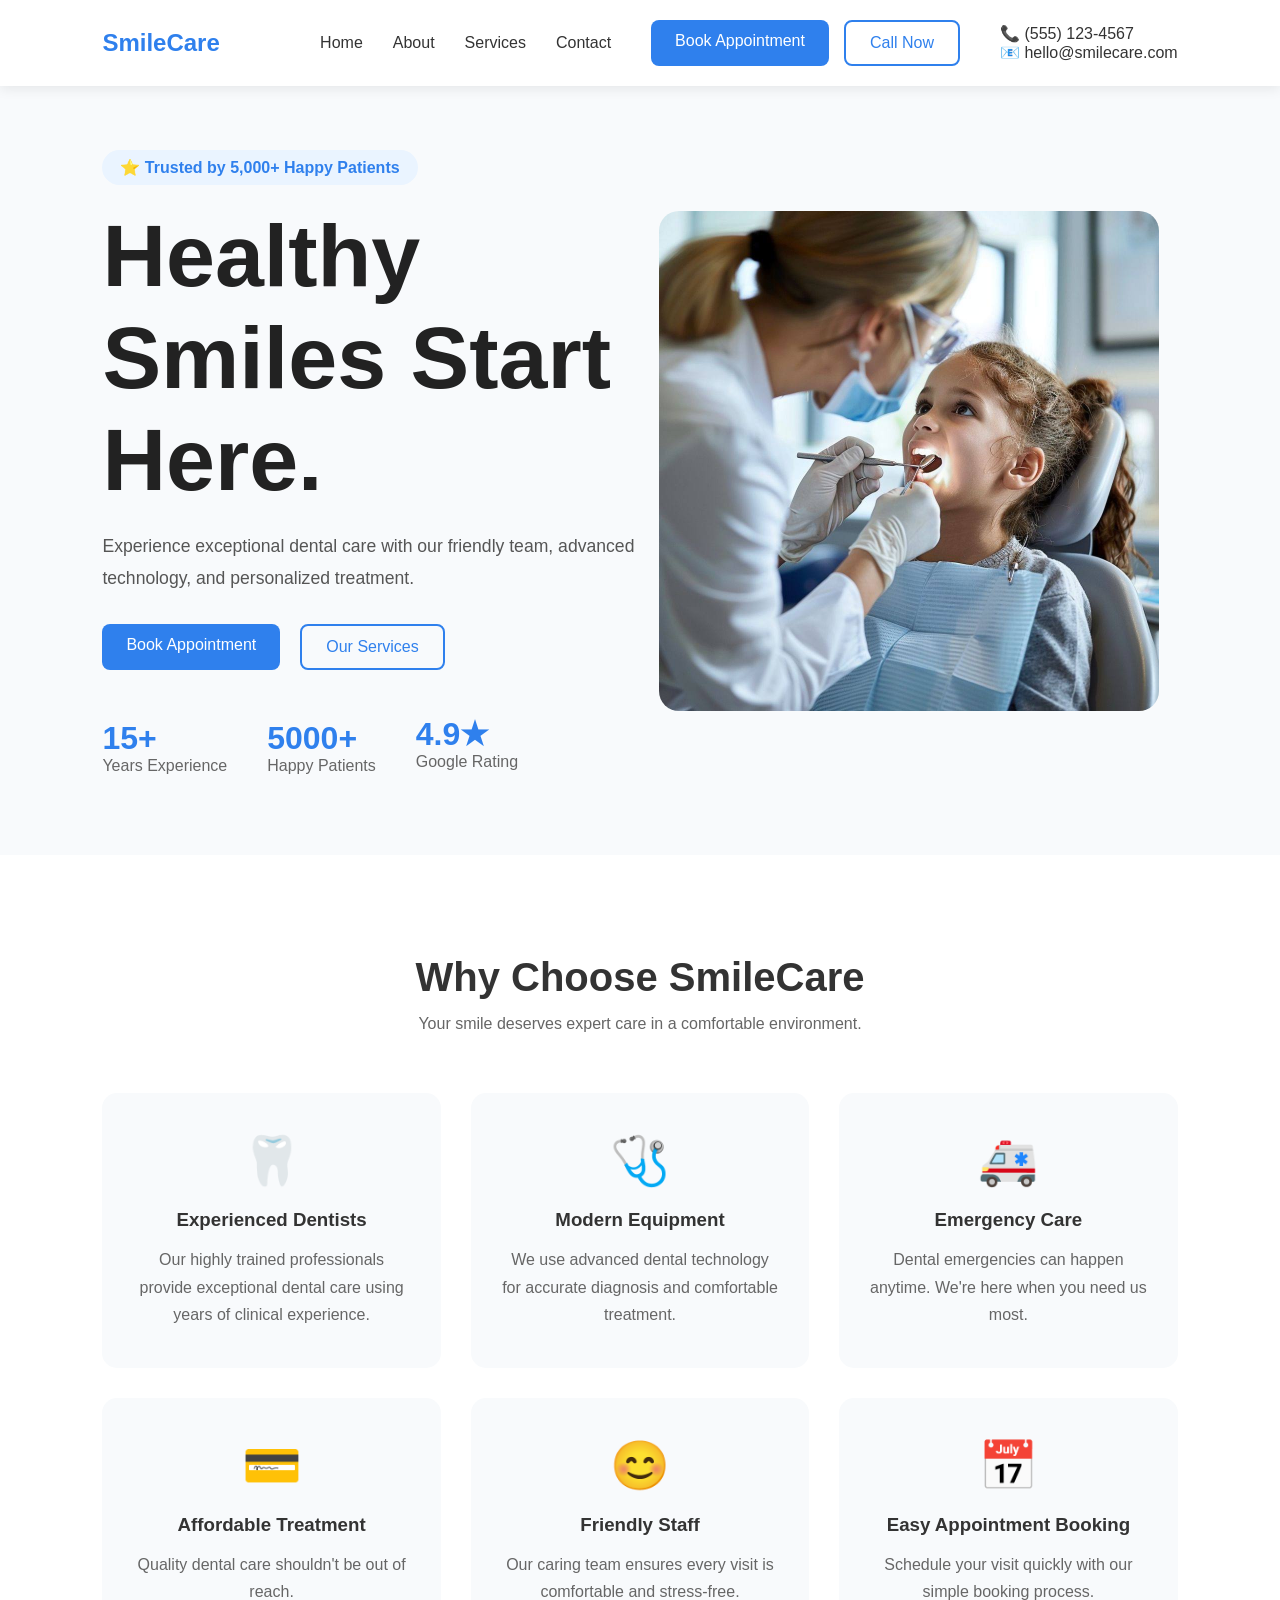
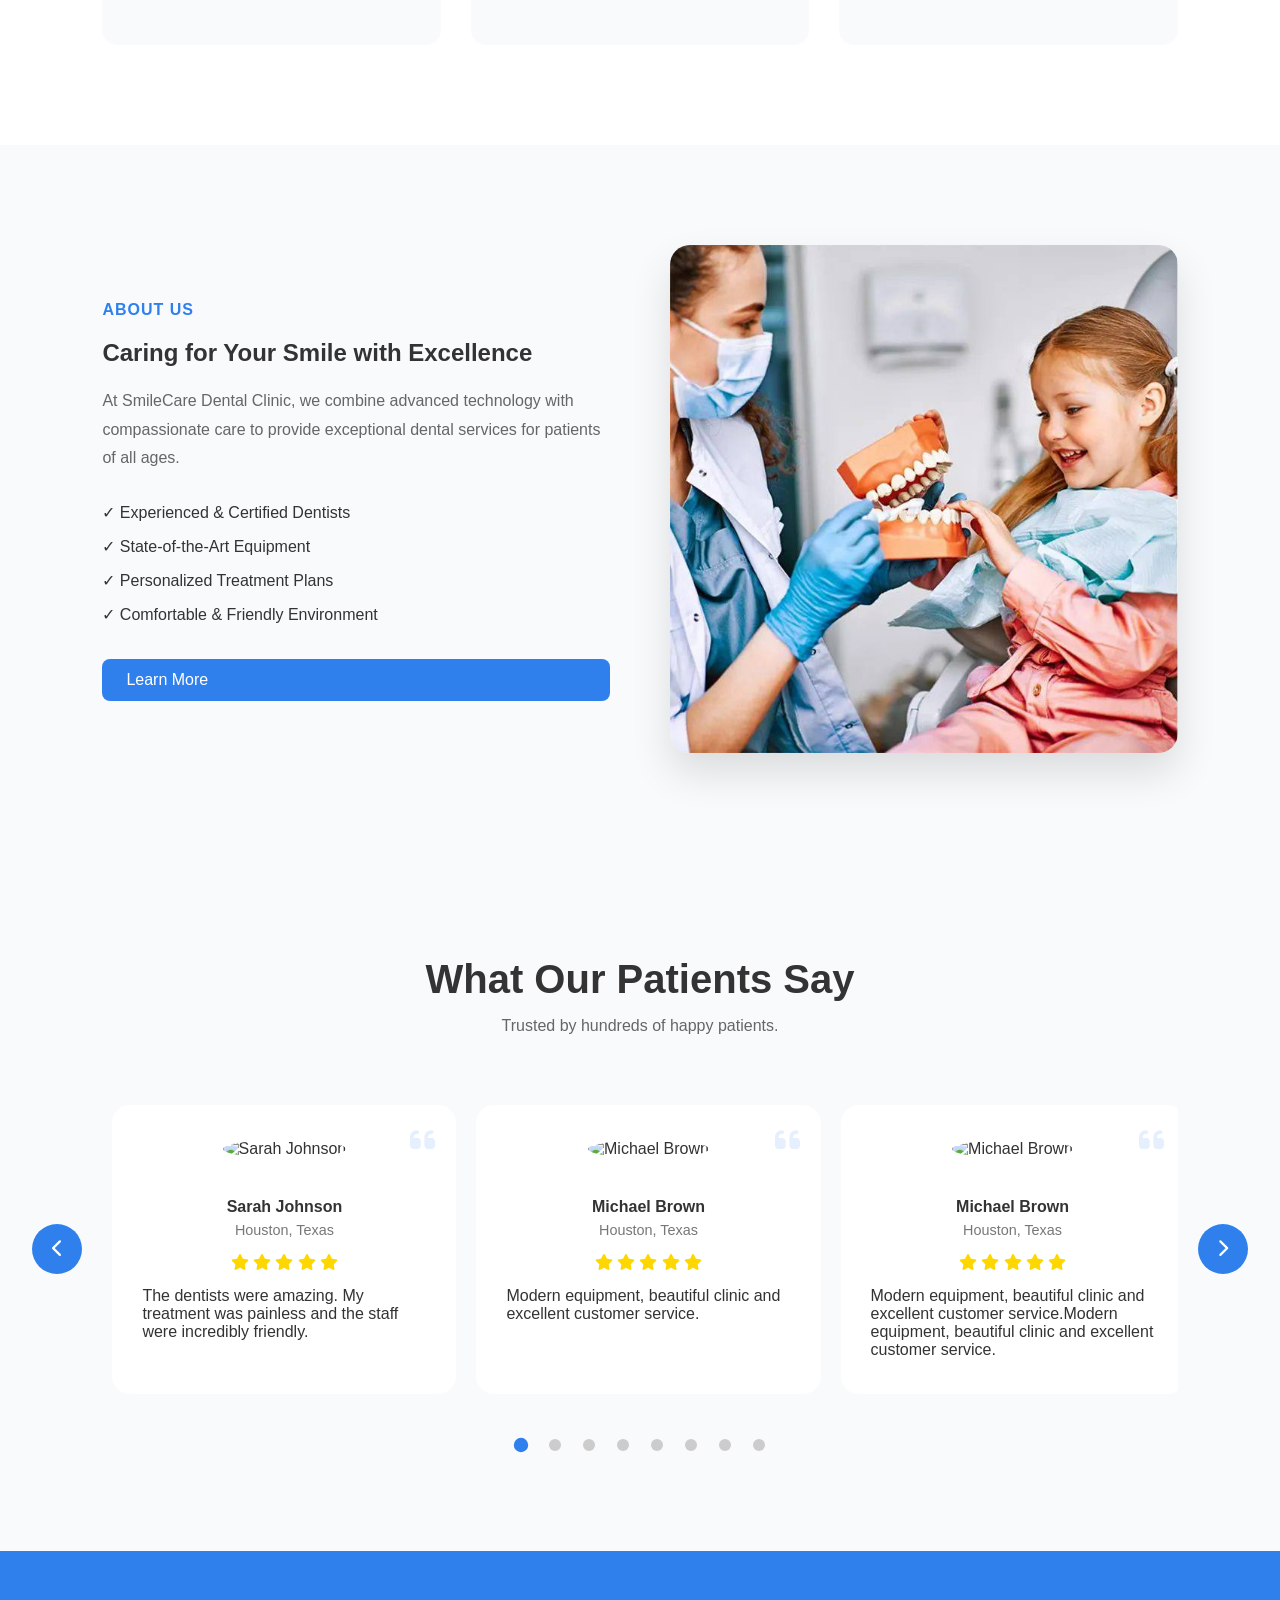
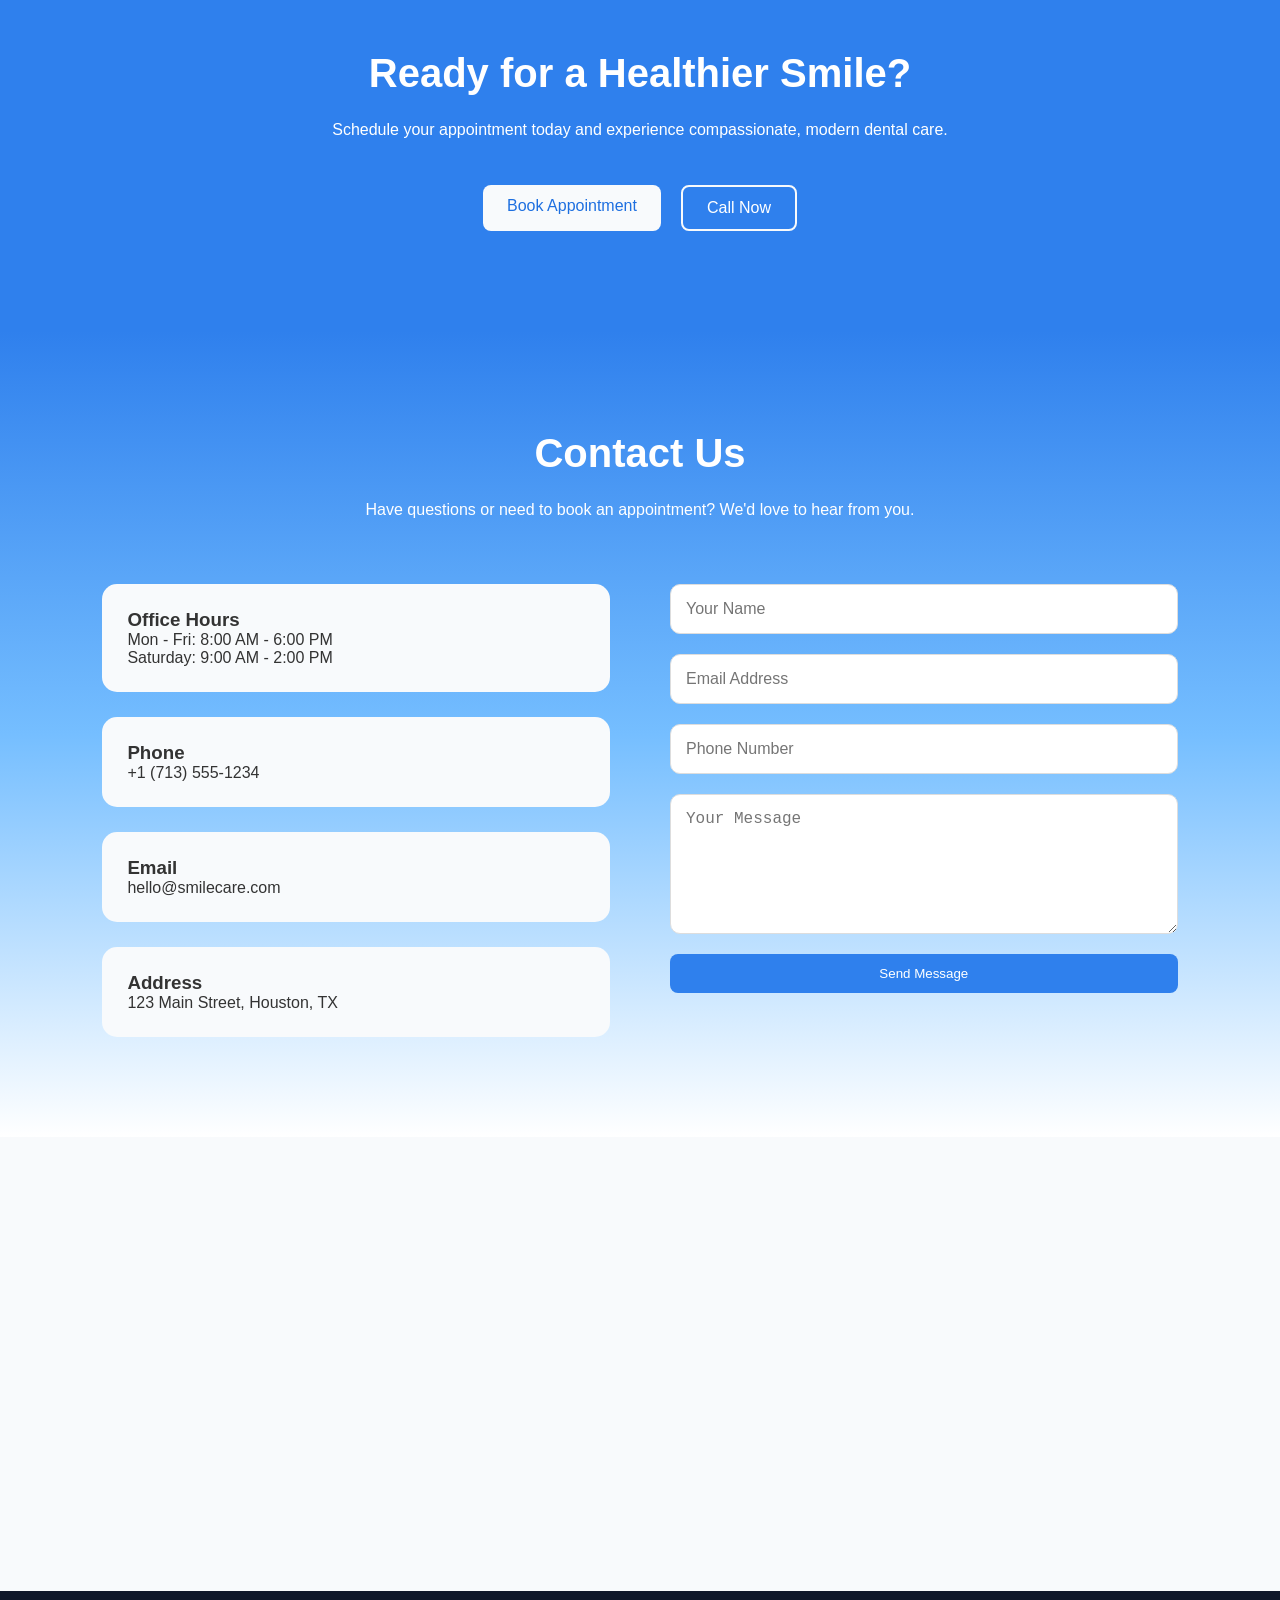
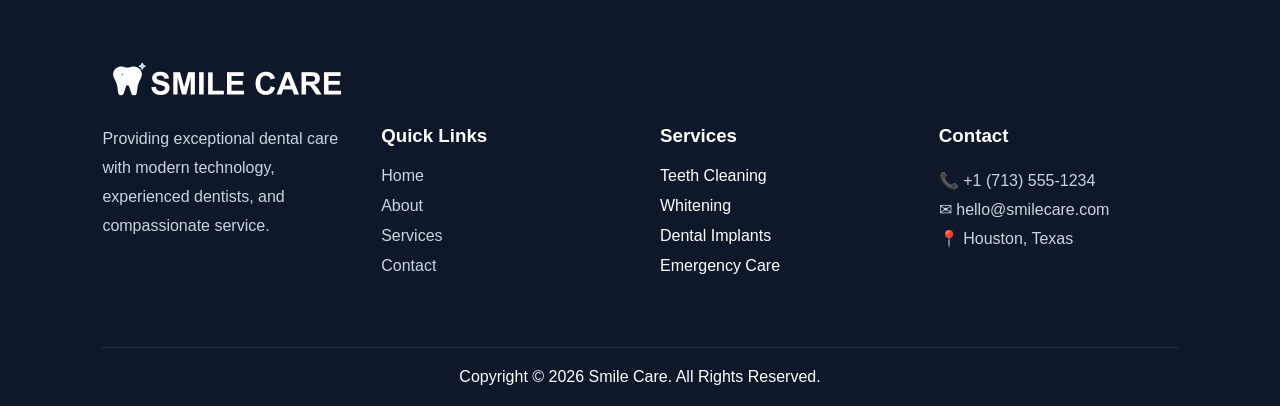
==== commit b00df173: "completed about page responsiveness" ====
--- a/index.html
+++ b/index.html
@@ -21,7 +21,11 @@
             <img src="images/logos/logo.png" alt="SmileCare Dental Clinic Logo">
                     <span>SmileCare</span>
             </a>
-
+            <button class="menu-toggle" aria-label="Open navigation">
+                ☰
+            </button>
+
+            <div class="mobile-menu">
             <ul class="nav-links">
                 <li><a href="index.html">Home</a></li>
                 <li><a href="about.html">About</a></li>
@@ -29,11 +33,25 @@
                 <li><a href="contact.html">Contact</a></li>
             </ul>
 
-            <a href="#" class="btn">Book Appointment</a>
-
-            <button class="menu-toggle" aria-label="Open navigation">
-                ☰
-            </button>
+            <div class="mobile-buttons">
+
+            <a href="#" class="btn">
+                Book Appointment
+            </a>
+
+            <a href="tel:+1234567890" class="btn-secondary">
+                Call Now
+            </a>
+
+            </div>
+            <div class="mobile-contact">
+
+                <p>📞 (555) 123-4567</p>
+
+                <p>📧 hello@smilecare.com</p>
+
+            </div>
+            </div>
 
         </nav>
     </header>
@@ -487,6 +505,8 @@
             <span class="dot"></span>
             <span class="dot"></span>
             <span class="dot"></span>
+            <span class="dot"></span>
+            <span class="dot"></span>
 
 
         </div>
--- a/css/style.css
+++ b/css/style.css
@@ -103,13 +103,7 @@
     background:#1D6FE0;
 }
 
-.menu-toggle{
-    display:none;
-    border:none;
-    background:none;
-    font-size:2rem;
-    cursor:pointer;
-}
+
 
 /* =====================
    HERO SECTION
@@ -121,7 +115,7 @@
     justify-content:space-between;
     padding:80px 8%;
     background:#F8FAFC;
-    margin-top:90px;
+    margin-top:70px;
 }
 .hero-tag{
 
@@ -443,7 +437,7 @@
     display:flex;
 
     transition:transform .6s ease;
-
+    touch-action:pan-y;
 }
 
 .testimonial-card{
@@ -793,7 +787,7 @@
 }
 
 /*==========================
-        FOOTER
+        MAP
 ===========================*/
 
 .map iframe{
@@ -935,4 +929,34 @@
 
     z-index:999;
 
+}
+
+.menu-toggle{
+    display:none;
+    border:none;
+    background:none;
+    font-size:2rem;
+    cursor:pointer;
+}
+
+.mobile-menu{
+
+    display:flex;
+
+    align-items:center;
+
+    gap:40px;
+
+}
+
+.mobile-buttons{
+
+    display:flex;
+
+    gap:15px;
+
+}
+
+.mobile-contact{
+display: hidden;
 }
--- a/css/responsive.css
+++ b/css/responsive.css
@@ -42,10 +42,9 @@
     font-size:1rem;
 
 }
-
-h2{
-
-    font-size:2rem;
+.section-title h2{
+
+    font-size:1.5rem;
 
 }
 .logo span{
@@ -72,13 +71,18 @@
 
     height:40px;
 }
-
-@media(max-width:768px){
-
+}
+
+                             /* NAVBAR */
+@media(max-width:768px){
+
+body.menu-open{
+    overflow:hidden;
+}
 .menu-toggle{
 
     display:block;
-
+    z-index: 1001;
     background:none;
 
     border:none;
@@ -91,50 +95,95 @@
 
 .navbar{
     padding: 10px 8%;
-}
+    z-index: 1000;
+}
+
+
+.mobile-menu{
+
+    position:fixed;
+
+    inset:0;
+
+    background:white;
+
+    display:flex;
+
+    flex-direction:column;
+
+    justify-content:center;
+
+    align-items:center;
+
+    gap:40px;
+
+    transform:translateX(100%);
+
+    transition:.4s ease;
+    visibility:hidden;
+    z-index:999;
+
+}
+
+.mobile-menu.active{
+
+    transform:translateX(0);
+    opacity:1;
+
+    visibility:visible;
+
+}
+
 .nav-links{
-
-    position:absolute;
-
-    top:100%;
-
-    left:0;
+    display:flex;
+
+    flex-direction:column;
+
+    align-items:flex-start;
+    padding: 40px;
+
+    gap:30px;
 
     width:100%;
-
-    background:white;
+}
+
+.nav-links a{
+
+    font-size:1.8rem;
+
+    font-weight:700;
+    
+    
+}
+.mobile-contact{
+
+    color:#666;
+
+    text-align:center;
+
+    line-height:1.8;
+
+}
+.mobile-buttons{
+
+    width:90%;
+
+    display:flex;
 
     flex-direction:column;
 
-    align-items:center;
-
     gap:20px;
 
-    padding:30px 0;
-
-    transform:translateY(-20px);
-
-    opacity:0;
-
-    visibility:hidden;
-
-    transition:.5s;
-
-}
-
-.nav-links.active{
-
-    transform:translateY(0);
-
-    opacity:1;
-
-    visibility:visible;
-
-}
-
-.navbar .btn{
-
-    display:none;
+}
+
+.mobile-buttons .btn,
+.mobile-buttons .btn-secondary{
+
+    width:100%;
+
+    text-align:center;
+
+    padding:18px;
 
 }
 
@@ -239,7 +288,7 @@
     display: grid;
 }
 .about-content h2{
-    font-size: 32px;
+    font-size: 1.5rem;
 }
                             
                             /* Service section */
@@ -307,14 +356,72 @@
         display:none;
 
     }
-
-}
-
+    .map iframe{
+    height: 250px;
+    }
+     .map{
+        width: 100%;
+        top: 0;
+        display: block;
+        padding: 0;
+        margin: 0;
+        height: 250px;
+
+    }
+
+}
+
+                        /* Hamburger slideshow*/
+
+/*@media(max-width:768px){
+
+.mobile-menu{
+
+    position:fixed;
+
+    inset:0;
+
+    background:white;
+
+    display:flex;
+
+    flex-direction:column;
+
+    justify-content:center;
+
+    align-items:center;
+
+    gap:40px;
+
+    transform:translateX(100%);
+
+    transition:.4s ease;
+
+    z-index:999;
+
+}
+
+.mobile-menu.active{
+
+    transform:translateX(0);
+
+}
+
+}*/
 
                             /* Small Phones */
 @media (max-width: 576px) {
-
-}
-
-
-
+    .map{
+        width: 100%;
+        top: 0;
+        display: block;
+        padding: 0;
+        margin: 0;
+        height: 250px;
+
+}
+.map iframe{
+    height: 250px;
+    }
+
+}
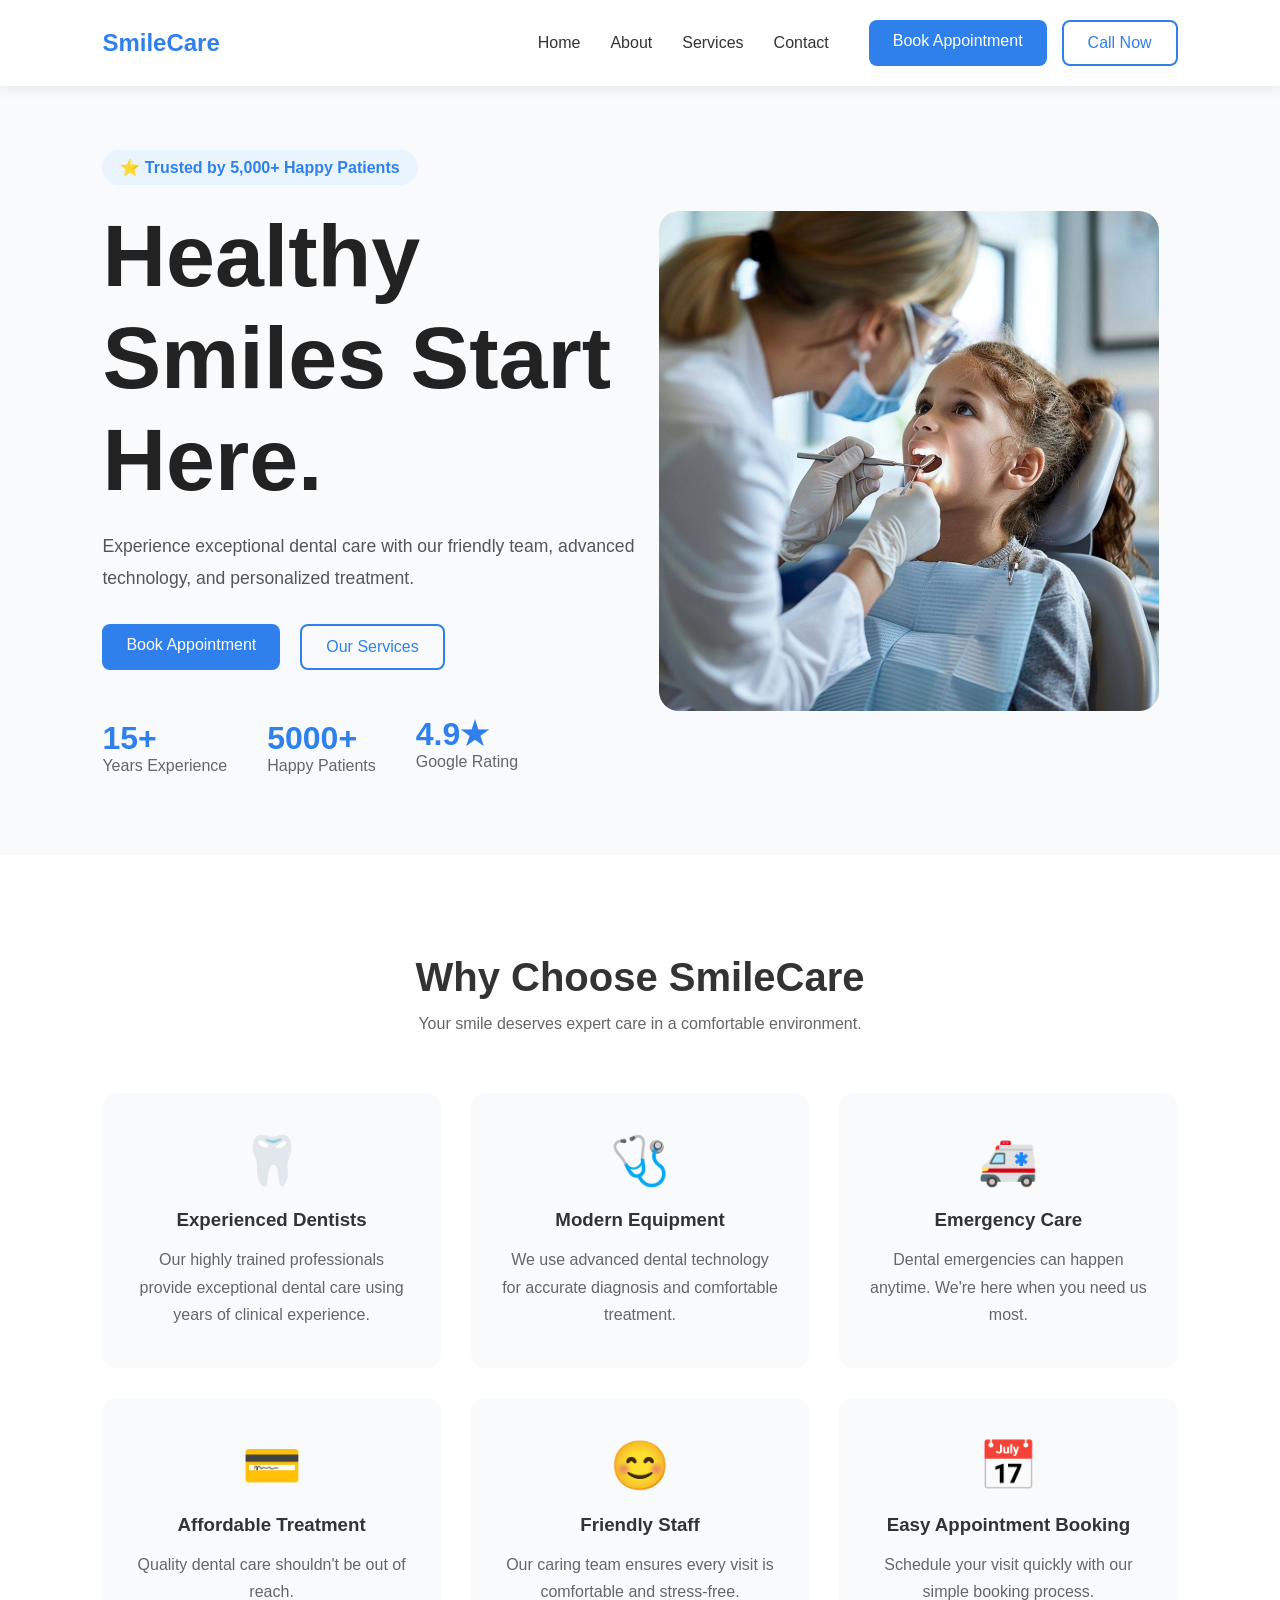
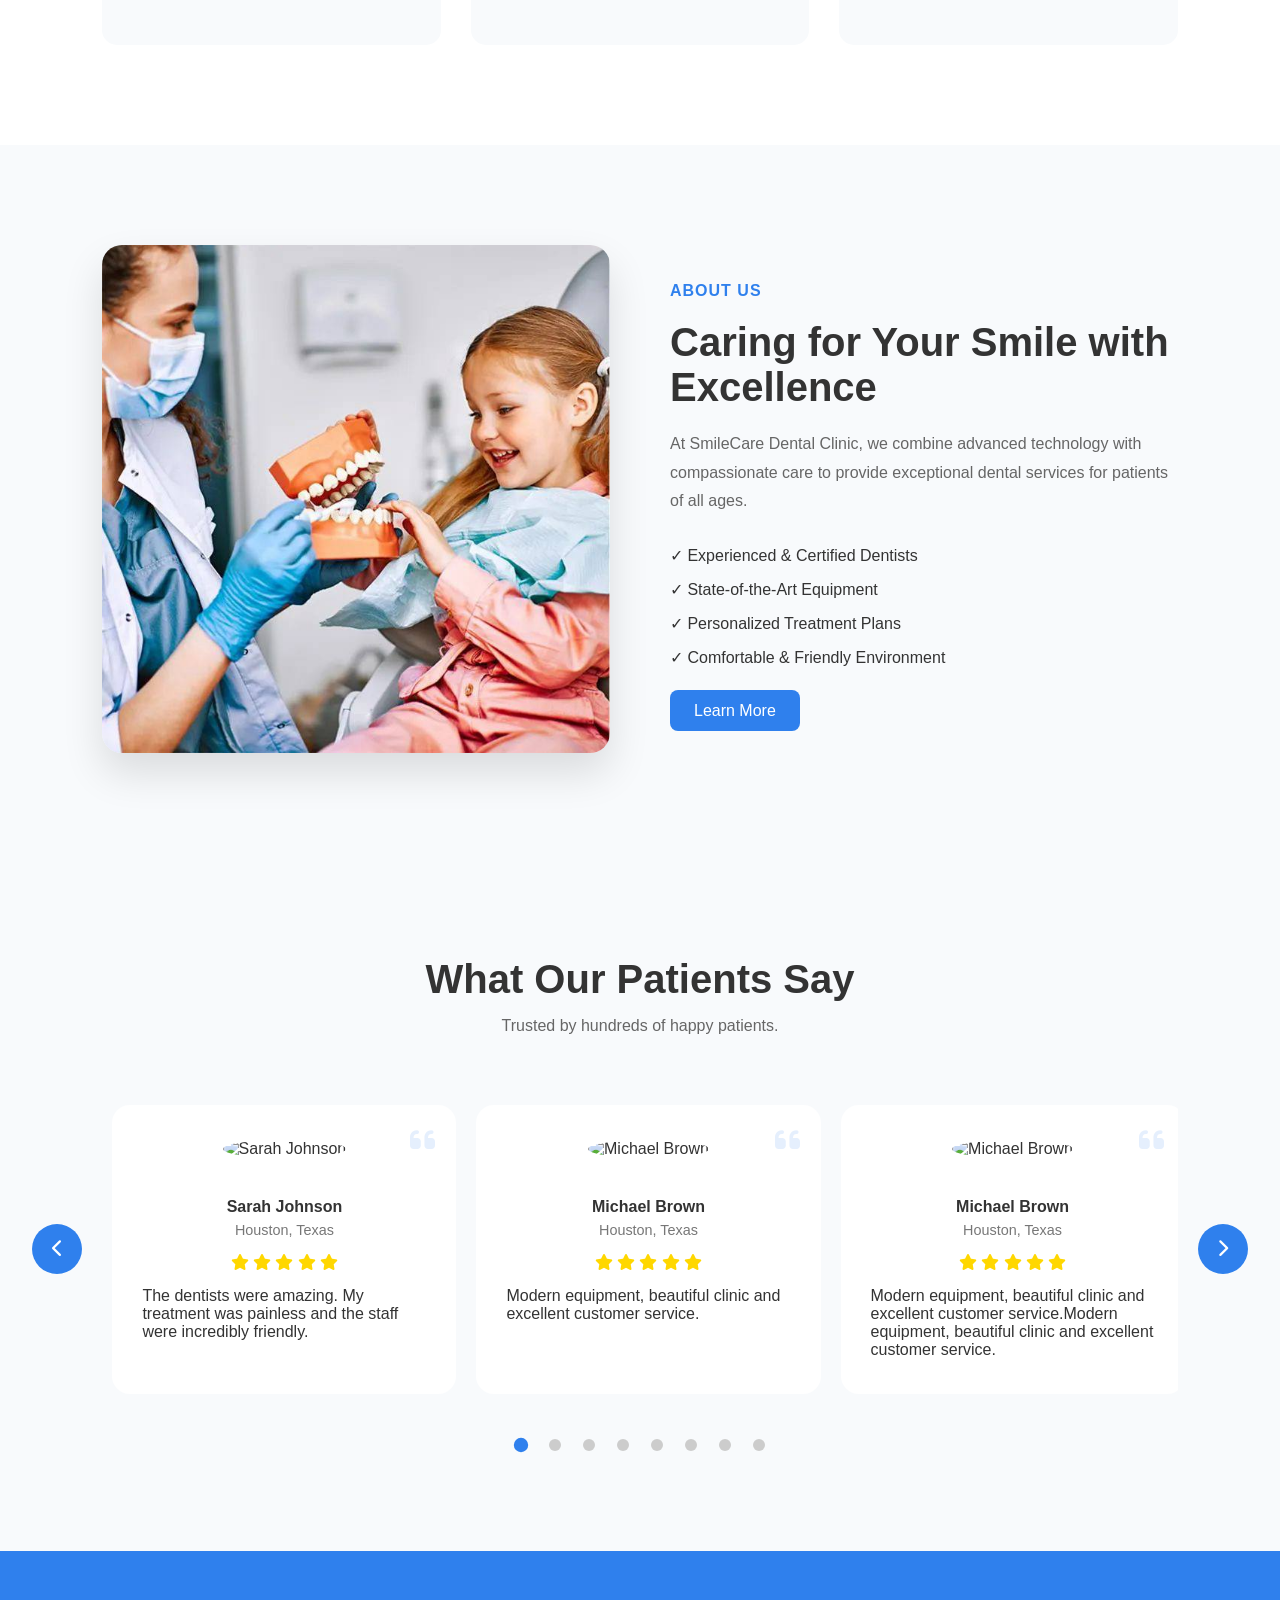
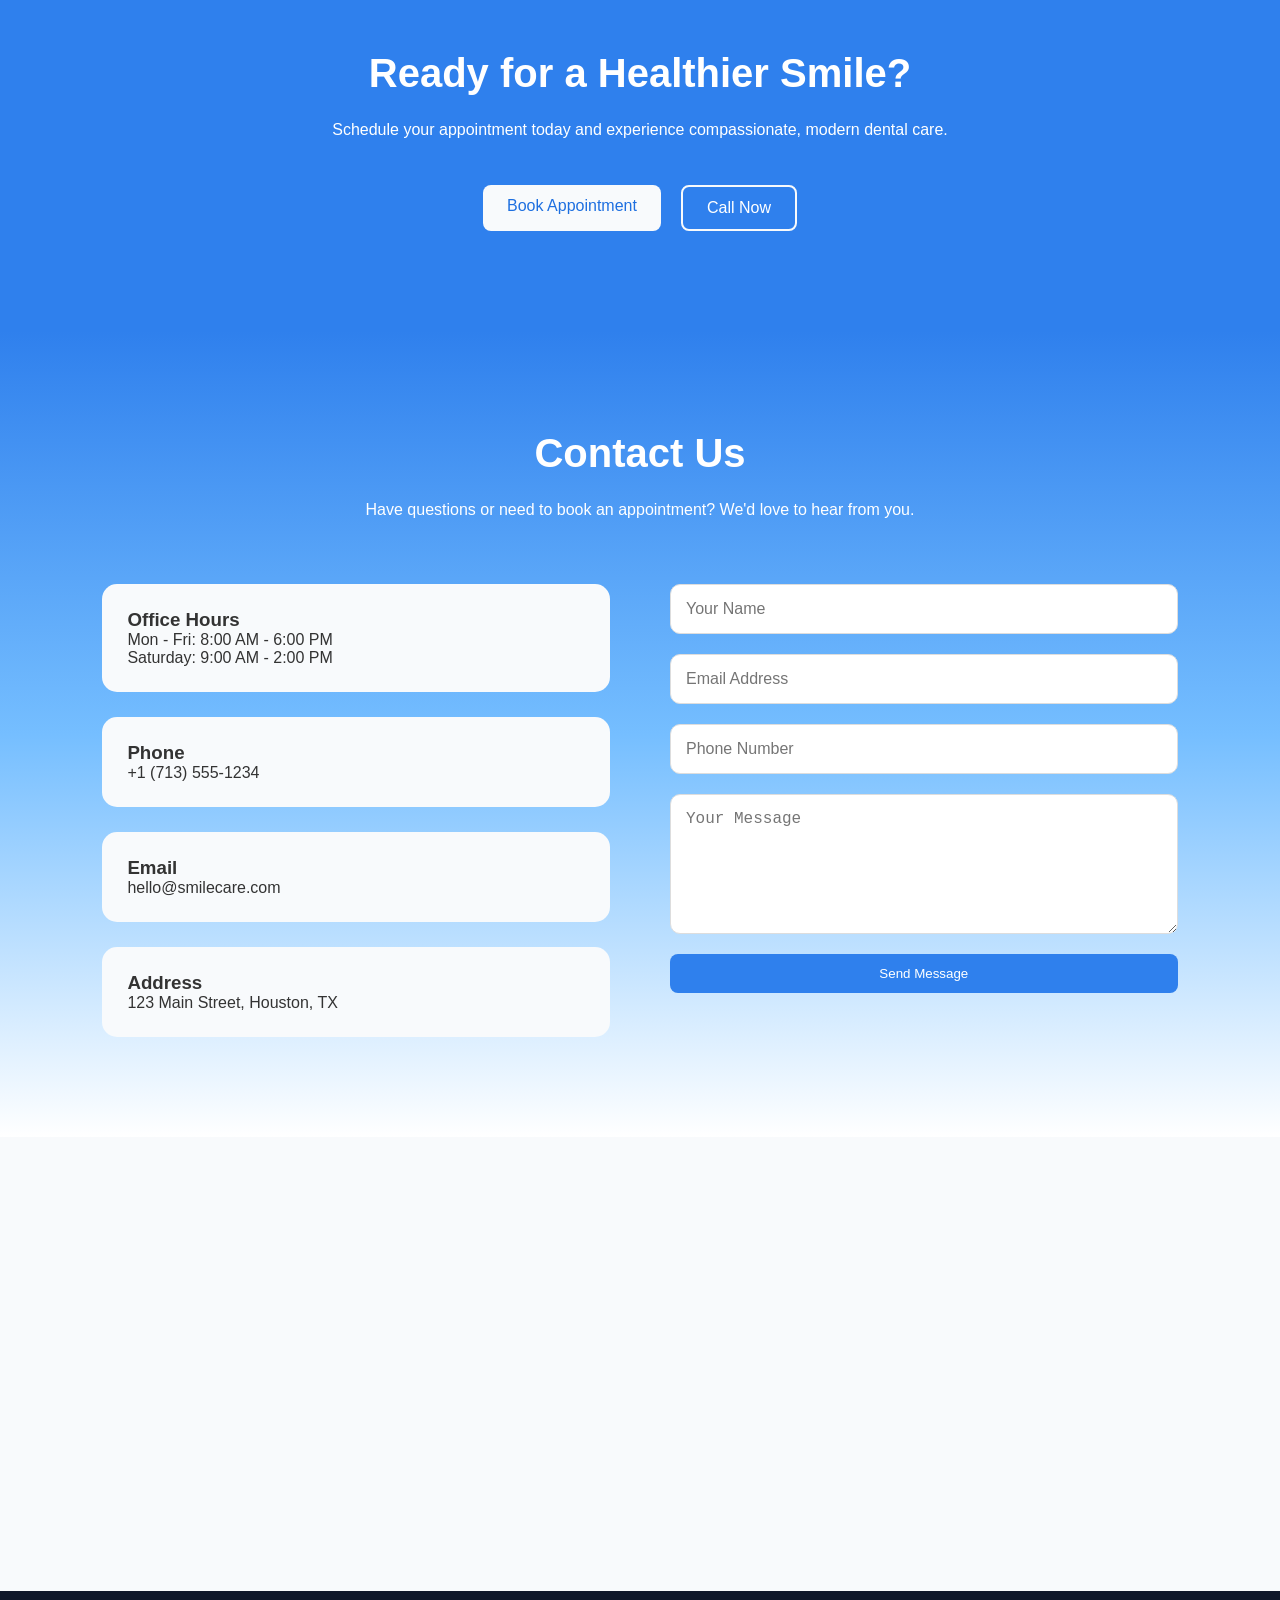
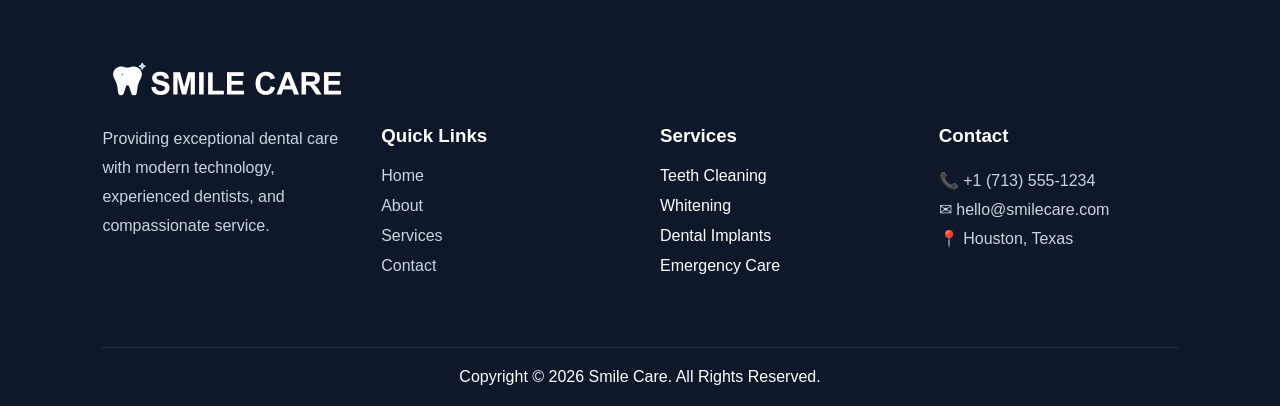
==== commit 9ea3f7f2: "final home page responsiveness" ====
--- a/index.html
+++ b/index.html
@@ -44,13 +44,7 @@
             </a>
 
             </div>
-            <div class="mobile-contact">
-
-                <p>📞 (555) 123-4567</p>
-
-                <p>📧 hello@smilecare.com</p>
-
-            </div>
+            
             </div>
 
         </nav>
@@ -252,7 +246,7 @@
 
             <div class="testimonial-wrapper">
 
-            <button class="slider-btn prev">
+                <button class="slider-btn prev">
                     <i class="fa-solid fa-chevron-left"></i>
                 </button>
 
--- a/css/style.css
+++ b/css/style.css
@@ -97,6 +97,7 @@
     padding:12px 24px;
     border-radius:8px;
     transition:0.3s;
+    text-align: center;
 }
 
 .btn:hover{
@@ -190,6 +191,7 @@
     color:#2F80ED;
     border-radius:8px;
     transition:.3s;
+    text-align: center;
 }
 
 .btn-secondary:hover{
@@ -957,6 +959,3 @@
 
 }
 
-.mobile-contact{
-display: hidden;
-}
--- a/css/responsive.css
+++ b/css/responsive.css
@@ -1,40 +1,226 @@
 /* Large Tablets & Small Laptops */
 
 
+                                        /* Navbar */
 @media(max-width:992px){
 
+body.menu-open{
+    overflow:hidden;
+}
+.menu-toggle{
+
+    display:block;
+    z-index: 1001;
+    background:none;
+
+    border:none;
+
+    font-size:30px;
+
+    cursor:pointer;
+
+}
+
+.navbar{
+    padding: 10px 8%;
+    z-index: 1000;
+}
+
+
+.mobile-menu{
+
+    position:fixed;
+
+    inset:0;
+
+    background:white;
+
+    display:flex;
+
+    flex-direction:column;
+
+    justify-content:center;
+
+    align-items:center;
+
+    gap:40px;
+
+    transform:translateX(100%);
+
+    transition:.4s ease;
+    visibility:hidden;
+    z-index:999;
+
+}
+
+.mobile-menu.active{
+
+    transform:translateX(0);
+    opacity:1;
+
+    visibility:visible;
+
+}
+
+.nav-links{
+    display:flex;
+
+    flex-direction:column;
+
+    align-items:flex-start;
+    padding: 40px;
+
+    gap:30px;
+
+    width:100%;
+}
+
+.nav-links a{
+
+    font-size:1.8rem;
+
+    font-weight:700;
+    
+    
+}
+
+.mobile-buttons{
+
+    width:90%;
+
+    display:flex;
+
+    flex-direction:column;
+
+    gap:20px;
+
+}
+
+.mobile-buttons .btn,
+.mobile-buttons .btn-secondary{
+
+    width:100%;
+
+    text-align:center;
+
+    padding:18px;
+
+}
+
+}
+
+                                        /* Hero */
+@media (max-width:992px){
+
+    .hero{
+        gap:20px;
+        
+    }
+    .hero-tag{
+        padding:6px 16px;
+        font-size: 12px;
+
+        font-weight:600;
+    }
+    .hero-stats{
+        justify-content: center;
+        margin: 30px;
+    }
+    .hero-stats span{
+
+    font-size: 8px;
+    font-weight: 700;
+
+    }
+    .rating{
+        margin-top: -2px;
+    }
+    .hero-stats h3{
+        font-size: 1.2rem;
+    }
+    
+
+    .hero-image img{
+
+        width:100%;
+        height: 350px;
+
+        
+
+    }
+    .hero-buttons{
+        display:grid;
+        gap:20px;
+    }
+
+    .hero-content h1{
+
+        font-size:2.5rem;
+
+        line-height:1.2;
+        margin-bottom: 10px;
+
+    }
+    .hero-content p{
+        font-size: 1rem;
+        line-height: 1.3;
+    }
+
+}
+
+                                        /* About */
+
+@media(max-width:992px){
+    .about-image img{
+
+    width:100%;
+    height: 400px;
+
+}
+}
+
+                                        /* Testimonial */
+@media(max-width:992px){
+
 .testimonial-card{
 
     min-width:50%;
 
 }
 
-}
-
+.slider-btn{
+    margin: 20px;
+
+}
+}
+
+                                        /* Services */
 
 @media (max-width:992px){
 
-.services-grid{
+.features-grid{
 
     grid-template-columns:repeat(2,1fr);
 
 }
 
 }
+                                        /* Footer */
 
 @media (max-width:992px){
 
 .footer-container{
 
     grid-template-columns:repeat(2,1fr);
-
-}
-
-}
-
-
-
-/* Tablets & Large Phones */
+    position: relative;
+
+}
+
+}
+
+
+
+                            /* Tablets & Large Phones */
 @media (max-width:768px){
 
 h1{
@@ -155,15 +341,7 @@
     
     
 }
-.mobile-contact{
-
-    color:#666;
-
-    text-align:center;
-
-    line-height:1.8;
-
-}
+
 .mobile-buttons{
 
     width:90%;
@@ -272,25 +450,23 @@
 
     }
 
-}
-
-.about-content{
-    order: 1;
-}
-.about-image{
-    order: 2;
-}
-.about-list{
-    text-align: left;
-}
-
-.about-content .btn{
-    display: grid;
-}
-.about-content h2{
-    font-size: 1.5rem;
-}
-                            
+    .about-content{
+        order: 1;
+    }
+    .about-image{
+        order: 2;
+    }
+    .about-list{
+        text-align: left;
+    }
+
+    .about-content .btn{
+        display: grid;
+    }
+    .about-content h2{
+        font-size: 1.5rem;
+    }
+}                            
                             /* Service section */
 @media (max-width:768px){
 
@@ -423,5 +599,12 @@
 .map iframe{
     height: 250px;
     }
-
+ .hero-image img{
+
+        width:100%;
+        height: auto;
+    }
+    .about-image img{
+        height: auto;
+    }
 }
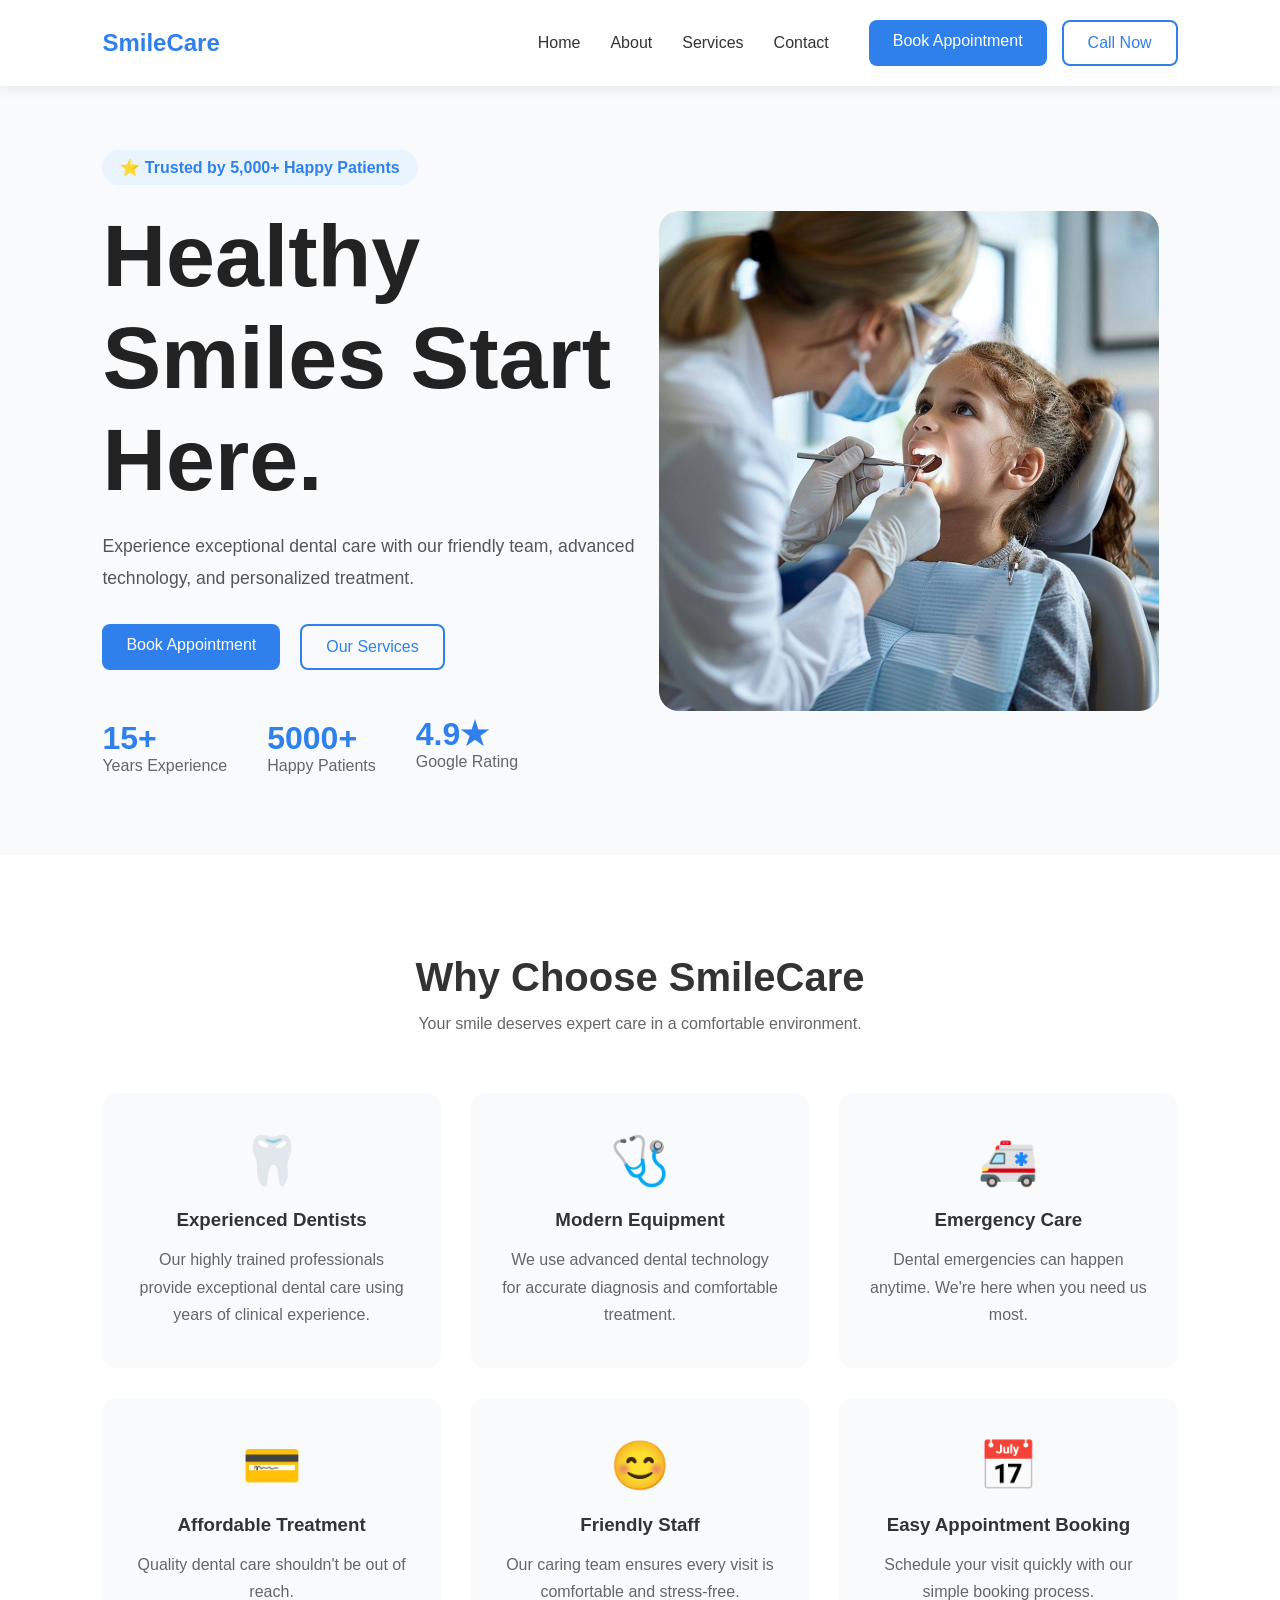
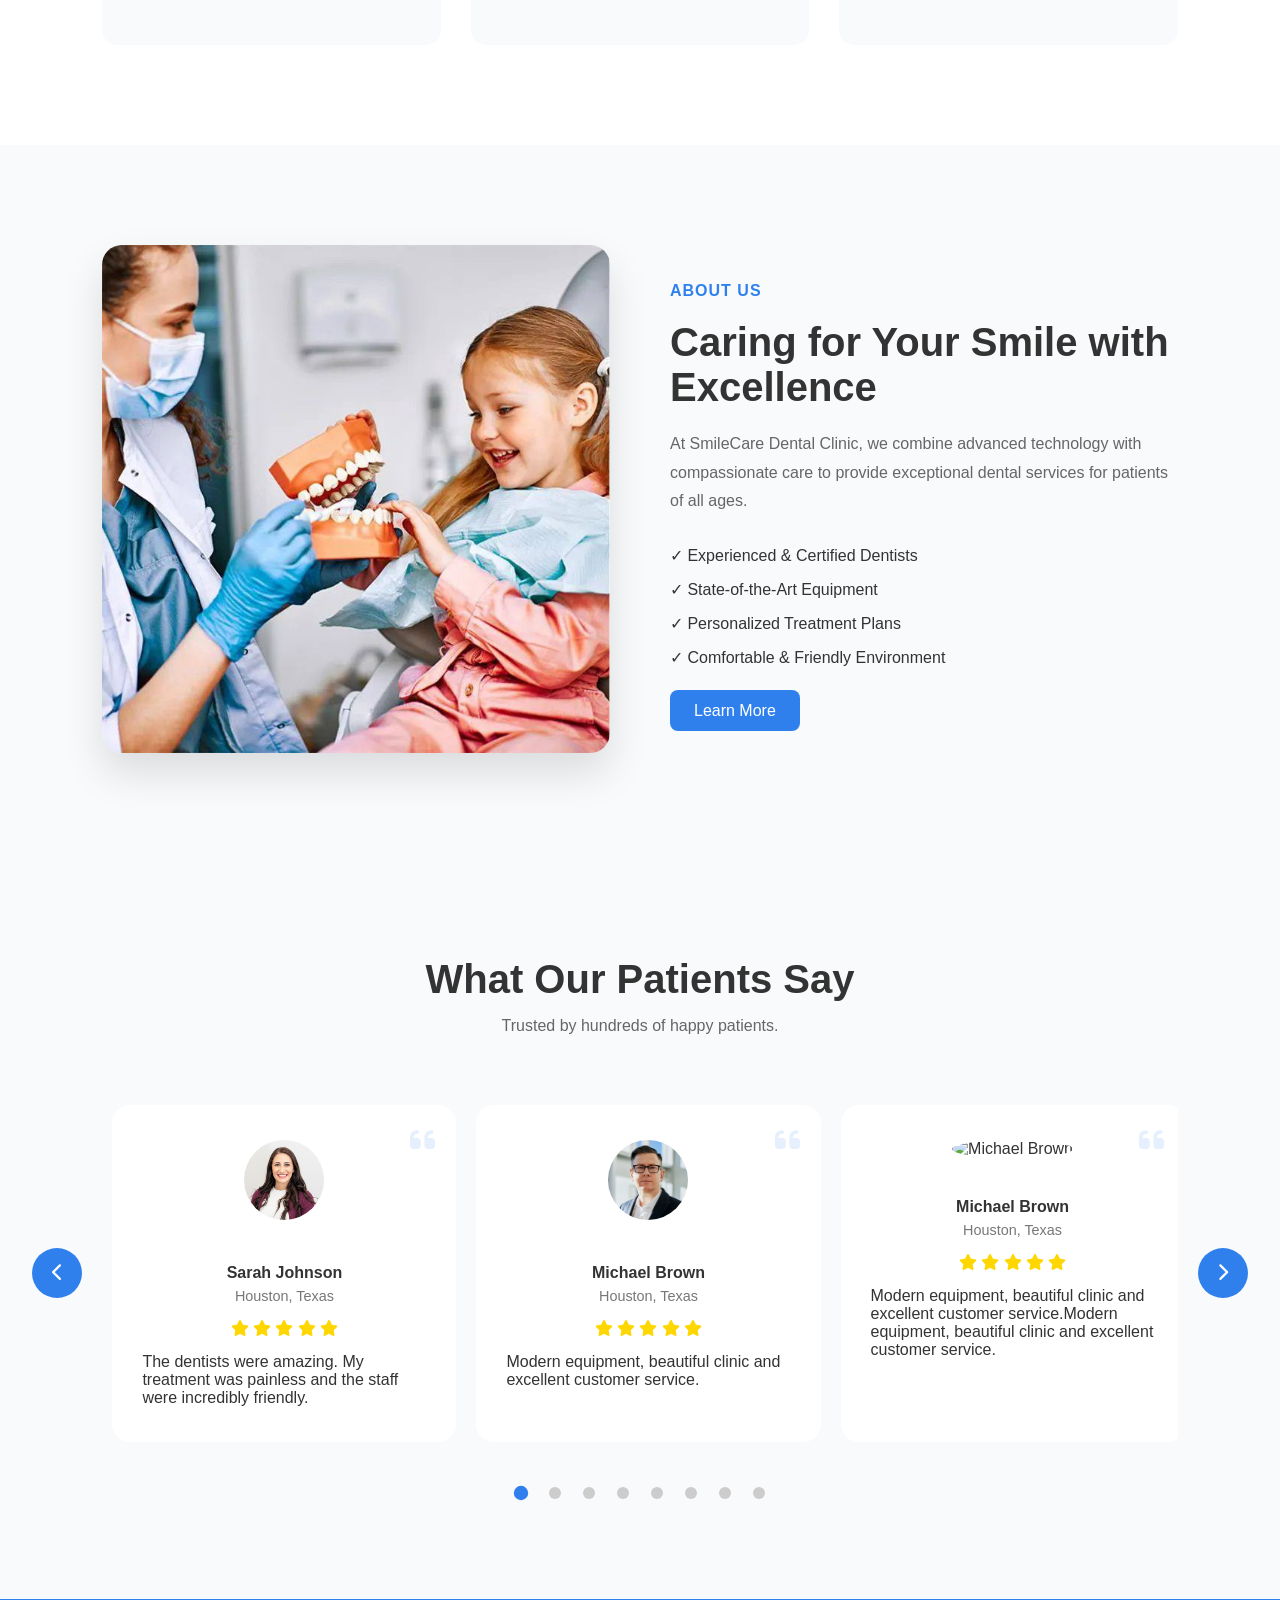
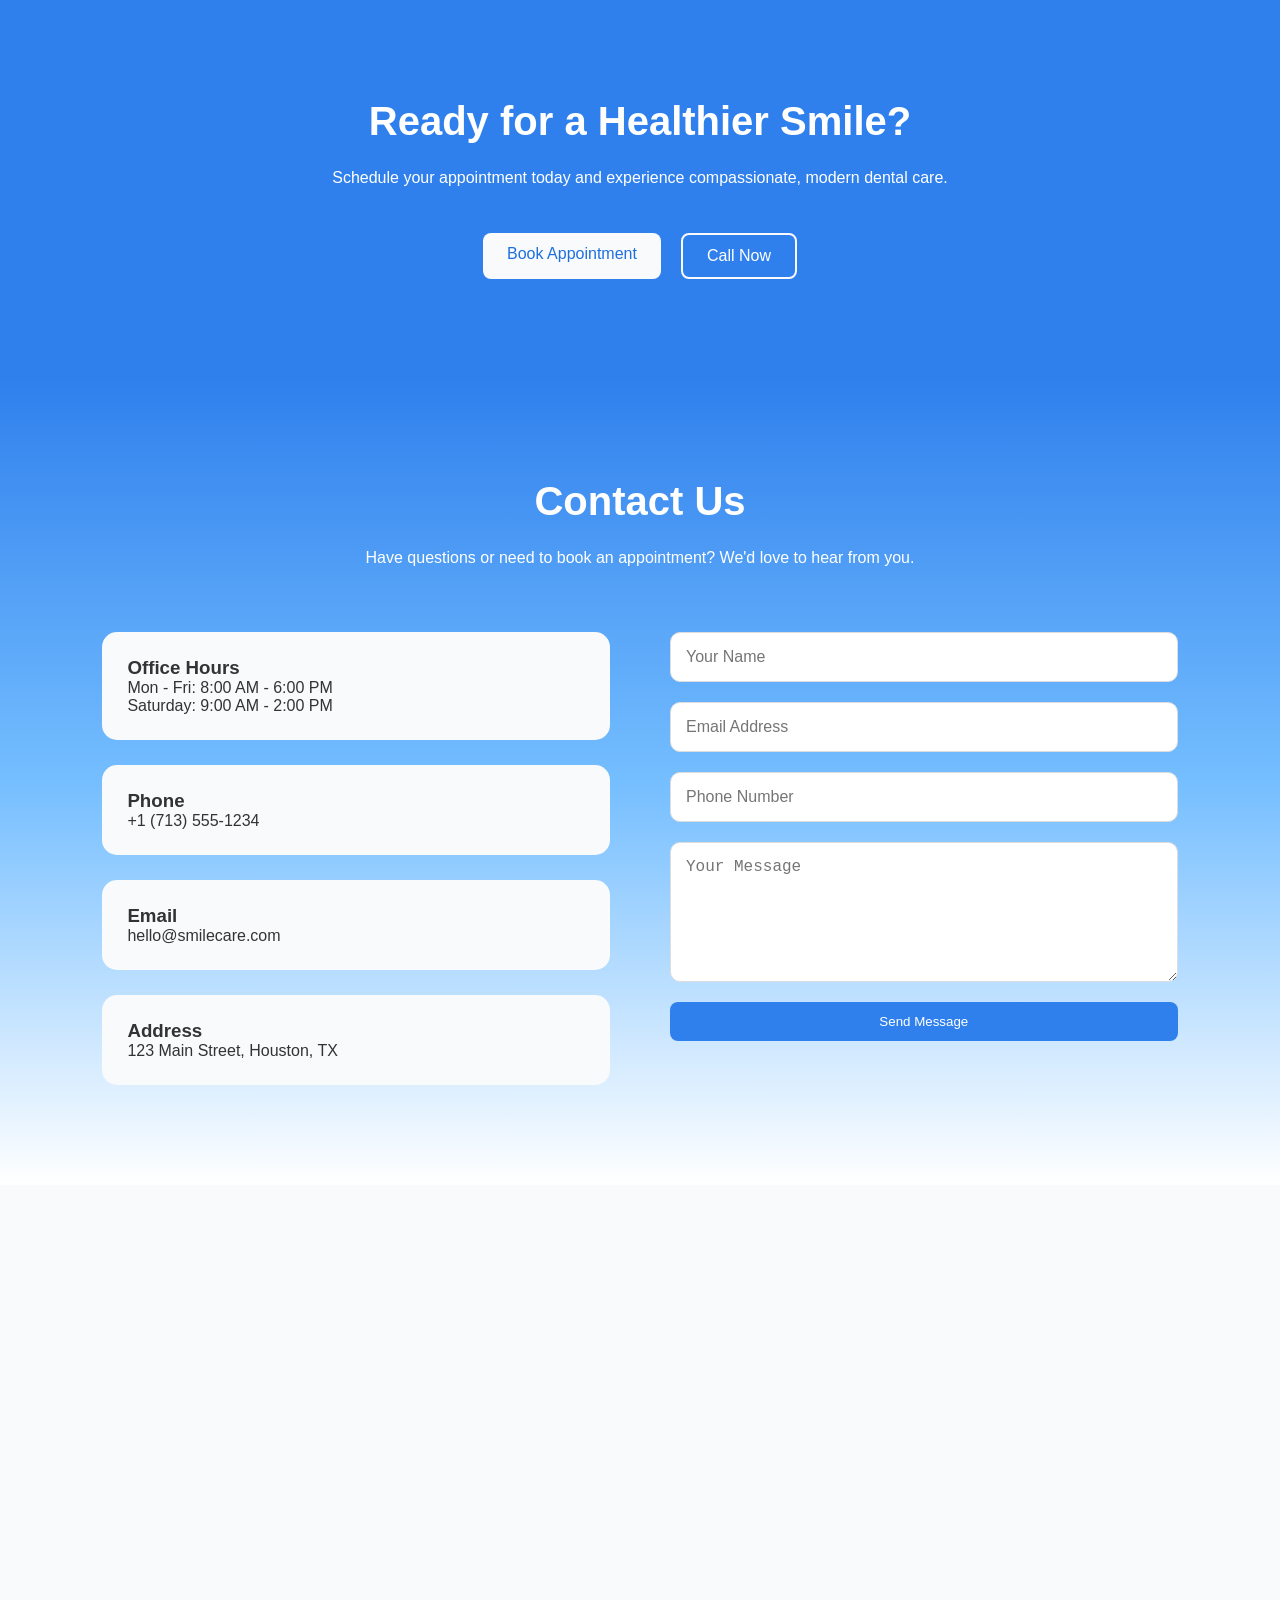
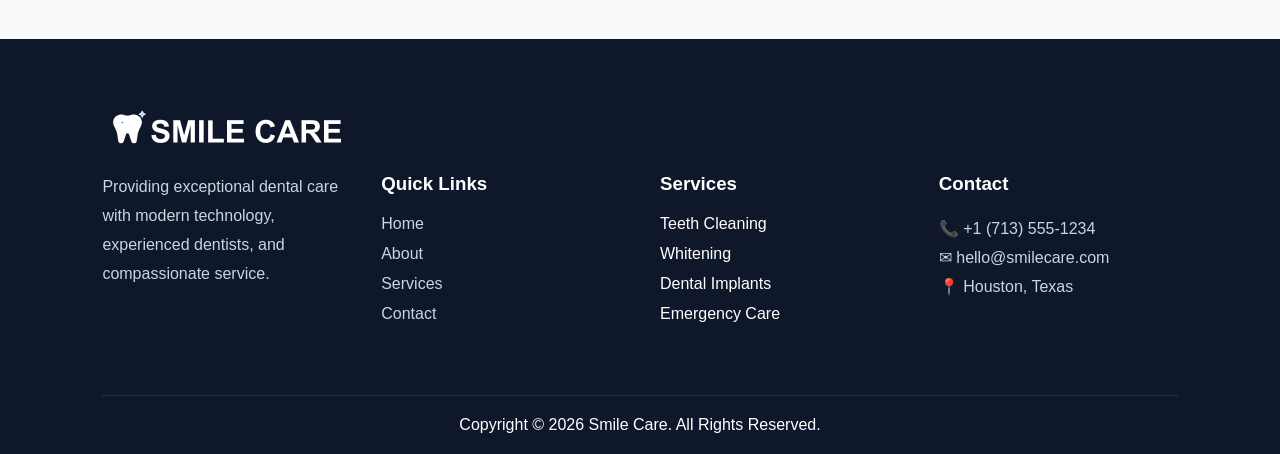
==== commit 4613527e: "completed the about page without responsiveness" ====
--- a/index.html
+++ b/index.html
@@ -5,8 +5,20 @@
     <meta charset="UTF-8">
     <meta name="viewport" content="width=device-width, initial-scale=1.0">
 
-    <title> Dental Clinic | Modern Dental Clinic in Houston TX</title>
-
+    <title>SmileCare Dental Clinic | Family & Cosmetic Dentist in Houston, TX</title>
+
+    <meta name="description" content="SmileCare Dental Clinic provides trusted family, cosmetic, and emergency dental care in Houston, TX. Book an appointment for healthy, confident smiles today.">
+    <meta name="keywords" content="dentist Houston, dental clinic, family dentist, cosmetic dentistry, teeth whitening, dental implants, emergency dentist">
+    <meta name="author" content="SmileCare Dental Clinic">
+    <meta name="robots" content="index, follow">
+
+    <meta property="og:title" content="SmileCare Dental Clinic | Family & Cosmetic Dentist in Houston, TX">
+    <meta property="og:description" content="Trusted family, cosmetic, and emergency dental care in Houston, TX. Book your appointment today.">
+    <meta property="og:image" content="images/og-image.jpg">
+    <meta property="og:type" content="website">
+    <meta property="og:url" content="https://www.smilecare.com">
+
+    <link rel="icon" href="images/favicon.ico" type="image/x-icon">
     <link rel="stylesheet" href="https://cdnjs.cloudflare.com/ajax/libs/font-awesome/6.7.2/css/all.min.css">
     
     <link rel="stylesheet" href="css/style.css">
@@ -734,6 +746,11 @@
     
     <button id="backToTop">▲</button>
 
+    <div class="lightbox">
+        <span class="close-lightbox">&times;</span>
+        <img id="lightbox-image">
+    </div>
+    
     <script src="js/script.js"></script>
 </body>
 
--- a/css/style.css
+++ b/css/style.css
@@ -959,3 +959,45 @@
 
 }
 
+
+.lightbox{
+
+    position:fixed;
+
+    inset:0;
+
+    background:rgba(0,0,0,.9);
+
+    display:none;
+
+    justify-content:center;
+
+    align-items:center;
+
+    z-index:9999;
+
+}
+.lightbox img{
+
+    width:90%;
+
+    max-width:900px;
+
+    border-radius:15px;
+
+}
+.close-lightbox{
+
+    position:absolute;
+
+    top:30px;
+
+    right:40px;
+
+    color:white;
+
+    font-size:50px;
+
+    cursor:pointer;
+
+}
--- a/css/responsive.css
+++ b/css/responsive.css
@@ -114,6 +114,7 @@
 
     .hero{
         gap:20px;
+        margin-top: 40px;
         
     }
     .hero-tag{
